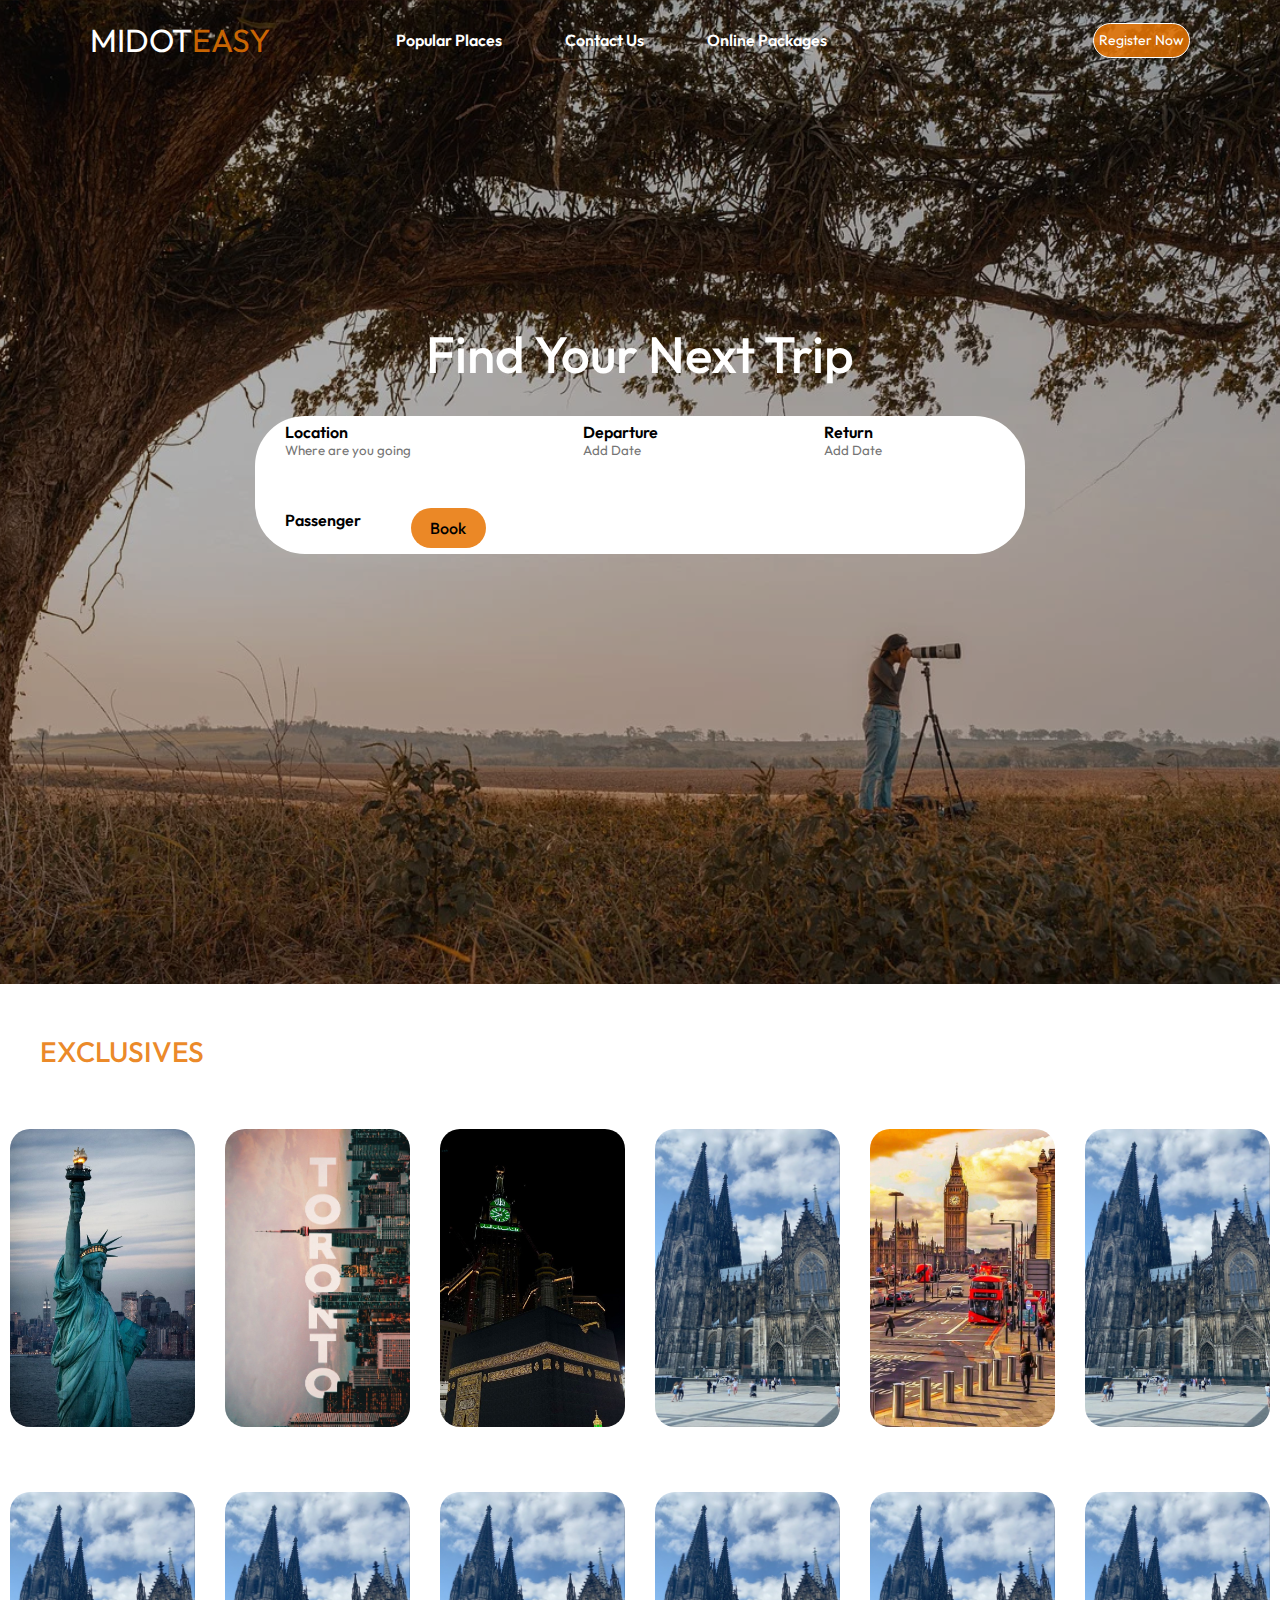
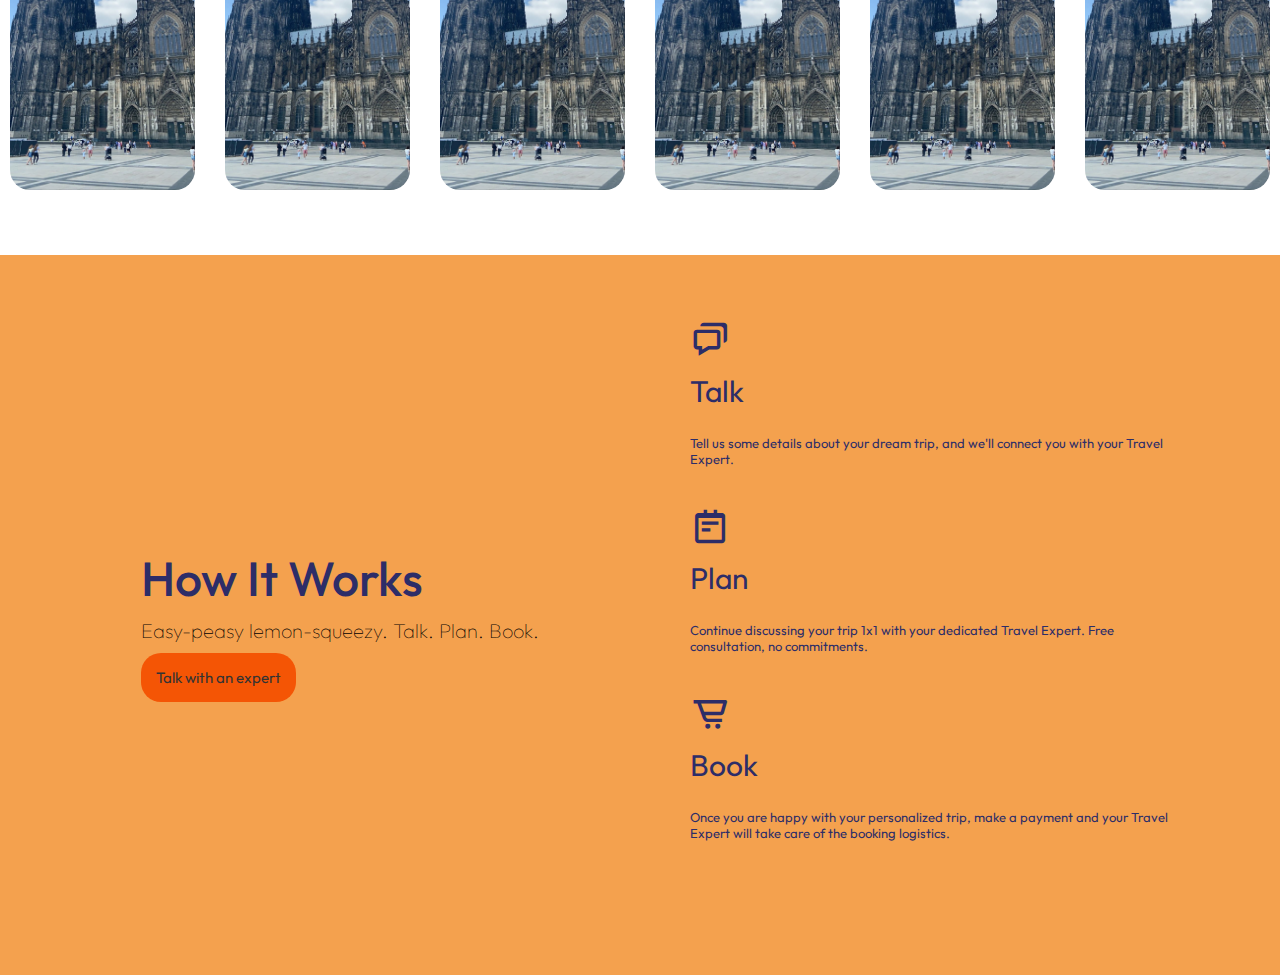
==== index.html @ 10d480db "new" ====
<!DOCTYPE html>
<html lang="en">
<head>
    <meta charset="UTF-8">
    <meta name="viewport" content="width=device-width, initial-scale=1.0">
    <title>Midot Easy</title>
    <link rel="stylesheet" href="style.css">
    <link href='https://unpkg.com/boxicons@2.1.4/css/boxicons.min.css' rel='stylesheet'>
</head>
<body>
    <div class="header">
        <nav>
            <a href="#" class="logo">Midot<span>Easy</span></a>
            <ul class="nav-link">
                <li><a href="#popularplaces">Popular Places</a></li>
                <li><a href="contact.html">Contact Us</a></li>
                <li><a href="#">Online Packages</a></li>
            </ul>
            <a href="#" class="register-btn" id="btnLogin-popup">Register Now</a>
        </nav>
        <div class="container">
            <h1>Find Your Next Trip</h1>
            <div class="search-bar">
                <form action=" ">
                    <div class="location-input">
                        <label for="">Location</label>
                        <input type="text" placeholder="Where are you going ">
                    </div>
                    <div>
                        <label for="">Departure</label>
                        <input type="datetime" placeholder="Add Date">
                    </div> 
                    <div>
                        <label for="">Return</label>
                        <input type="datetime" placeholder="Add Date">
                    </div>
                    <div>
                        <label for="">Passenger</label>
                        <input type="number" id="passengerNumber" name="passenger" min="1" max="10">
                    </div>
                    <button "submit">Book</button>
                </form>
            </div>
            <div class="search-bar1" id="toggle-form">
                <form action=" ">
                    <div class="location-input">
                        <label for="">Location</label>
                        <input type="text" placeholder="Where are you going ">
                    </div>
                    <button type="submit"><i class='bx bx-search'></i></button>
                </form>
            </div>
        </div>
        <div class="wrapper">
            <span class="icon-close">
                <i class='bx bx-x' ></i>
            </span>
            <div class="form-box login">
    
                <h2>Login</h2>
                <form action="">
                    <div class="input-box">
                        <span class="icon"><i class='bx bx-envelope'></i></span>
                        <input type="email" required>
                        <label for="">Email</label>
                    </div>
                    <div class="input-box">
                        <span class="icon"><i class='bx bx-lock' ></i></span>
                        <input type="password" required>
                        <label for="">Password</label>
                    </div>
                    <div class="remember-forgot">
                        <label for=""><input type="checkbox">Remember me</label>
                        <a href="#">Forgot Password</a>
                    </div>
                    <button type="reset" class="btn">Login</button>
                    <div class="login-register">
                        <p>Don't have an account?
                            <a href="#" class="register-link">Register</a>
                        </p>
                    </div>
                </form>
            </div>
            <div class="form-box register">
    
                <h2>Registration</h2>
                <form action="">
                    <div class="input-box">
                        <span class="icon"><i class='bx bx-user-circle' ></i></span>
                        <input type="text" required>
                        <label for="">Username</label>
                    </div>
                    <div class="input-box">
                        <span class="icon"><i class='bx bx-envelope'></i></span>
                        <input type="email" required>
                        <label for="">Email</label>
                    </div>
                    <div class="input-box">
                        <span class="icon"><i class='bx bx-lock' ></i></span>
                        <input type="password" required>
                        <label for="">Password</label>
                    </div>
                    <div class="remember-forgot">
                        <label for=""><input type="checkbox">I agree to the terms and condition</label>
                     
                    </div>
                    <button type="reset" class="btn">Register</button>
                    <div class="login-register">
                        <p>Already have an account ?
                            <a href="#" class="login-link">Login</a>
                        </p>
                    </div>
                </form>
            </div>
    
        </div>
        
    </div>
   

    <div class="container2" id="popularplaces">
        <h2 class="sub-title">Exclusives</h2>
        <div class="exclusives">
            <div class="images">
                <img src="./img1.JPG" alt="">
                <div class="text"><h3>New York(United states)</h3><p>Lorem, ipsum dolor sit amet consectetur adipisicing elit. Quam, laboriosam deserunt illo obcaecati ut architecto exercitationem nihil libero veniam unde vel dignissimos voluptas. Quidem dolorem, explicabo ea saepe soluta consectetur.</p></div>
            </div>
            <div class="images">
                <img src="./img2.JPG" alt="">
                <div class="text"><h3>New York(United states)</h3></div>
            </div>
            <div class="images">
                <img src="./img3.JPG" alt="">
                <div class="text"><h3>New York(United states)</h3></div>
            </div>
            <div class="images">
                <img src="./img4.JPG" alt="">
                <div class="text"><h3>New York(United states)</h3></div>
            </div>
            <div class="images">
                <img src="./img5.JPG" alt="">
                <div class="text"><h3>New York(United states)</h3></div>
            </div>
            <div class="images">
                <img src="./img4.JPG" alt="">
                <div class="text"><h3>New York(United states)</h3></div>
            </div>
            <div class="images">
                <img src="./img4.JPG" alt="">
                <div class="text"><h3>New York(United states)</h3></div>
            </div>
            <div class="images">
                <img src="./img4.JPG" alt="">
                <div class="text"><h3>New York(United states)</h3></div>
            </div>
            <div class="images">
                <img src="./img4.JPG" alt="">
                <div class="text"><h3>New York(United states)</h3></div>
            </div>
            <div class="images">
                <img src="./img4.JPG" alt="">
                <div class="text"><h3>New York(United states)</h3></div>
            </div>
            <div class="images">
                <img src="./img4.JPG" alt="">
                <div class="text"><h3>New York(United states)</h3></div>
            </div>
            <div class="images">
                <img src="./img4.JPG" alt="">
                <div class="text"><h3>New York(United states)</h3></div>
            </div>
        </div>
    
    </div>


    <div class="container3">
        <h2>Exclusives</h2>
      <div class="new-container">
        <div class="images">
            <img src="./img2.JPG" alt="">
            <div class="text"><h3>New York(United states)</h3></div>
        </div> <div class="images">
            <img src="./img2.JPG" alt="">
            <div class="text"><h3>New York(United states)</h3></div>
        </div> <div class="images">
            <img src="./img2.JPG" alt="">
            <div class="text"><h3>New York(United states)</h3></div>
        </div> <div class="images">
            <img src="./img2.JPG" alt="">
            <div class="text"><h3>New York(United states)</h3></div>
        </div> <div class="images">
            <img src="./img2.JPG" alt="">
            <div class="text"><h3>New York(United states)</h3></div>
        </div> <div class="images">
            <img src="./img2.JPG" alt="">
            <div class="text"><h3>New York(United states)</h3></div>
        </div> <div class="images">
            <img src="./img2.JPG" alt="">
            <div class="text"><h3>New York(United states)</h3></div>
        </div> <div class="images">
            <img src="./img2.JPG" alt="">
            <div class="text"><h3>New York(United states)</h3></div>
        </div>
      </div>
        
    
    </div>


    <div class="how-it-works">
        <div class="hiw-content">
           <div class="hiw-left">
            <h2>How It Works</h2>
            <p>Easy-peasy lemon-squeezy. Talk. Plan. Book.</p>
            <button type="button"><a href="./contact.html">Talk with an expert</a></button>
           </div>

            <div class="hiw-list">
           <ol>
            <li><i class='bx bx-chat' ></i> <br><h2>Talk</h2><br> <p>Tell us some details about your dream trip, and we'll connect you with your Travel Expert.</p></li>
            <li><i class='bx bx-notepad'></i> <br> <h2>Plan</h2><br> <p>Continue discussing your trip 1x1 with your dedicated Travel Expert. Free consultation, no commitments.</p></li>
            <li><i class='bx bx-cart-alt' ></i> <br><h2>Book</h2> <br> <p>Once you are happy with your personalized trip, make a payment and your Travel Expert will take care of the booking logistics.</p></li>
           </ol>
            </div>
        </div>
    </div>

    <footer>

    </footer>
    <script src="script.js"></script>
</body>
</html>
---- style.css ----
@import url('https://fonts.googleapis.com/css2?family=Outfit:wght@100..900&display=swap');

*{
    margin: 0;
    padding: 0;
    box-sizing: border-box;
    font-family:outfit;
    border: none;
    outline: none;
    scroll-behavior: smooth;
}
html{
    overflow-x: hidden;
    

}

.header{
    min-height: 100vh;
    width: 100% ;
    background-image:linear-gradient(rgba(0,0,0,0.3),rgba(0,0,0,0.3)),url(./IMG_7691.WEBP);
    background-position: center;
    background-size: cover;
   

}
/* navbar */
nav{
    display: flex;
    align-items: center;
    justify-content: space-between;
    padding: 20px 7%;
    top: 0;
    left: 0;
    z-index: 999;
    
 
}
nav .logo{
   color: white;
   width: 40px;
   font-size: 2rem;
   text-decoration: none;
   text-transform: uppercase;

}
nav .logo span{
    color: #e87502db;

}
.nav-link li{
    display: inline-block;
    list-style: none;
    margin: 10px 30px;
}
.nav-link li a{
    color: white;
    text-decoration: none;
    font-weight: 600;
    transition: .5s ease-in;
}
.nav-link li a:hover{
    color: #e87502db;
    border-bottom: 2px solid #e87502db;

}
.register-btn{
    text-decoration: none;
    color:white;
    border: 1px solid;
    height: 35px;
    display: flex;
    align-items: center;
    border-radius: 2rem;
    font-size: 14px;
    padding: 0 5px 0 5px;
    background: #e87502db;
  

}
.container{
    padding: 0 7%;
}
.container2{
    background-color: white;
}
.header h1{
    font-size: 4vw;
    font-weight: 500;
    color: white;
    text-align: center;
    padding-top: 22%;
}
.search-bar{
    background: white;
   width: 70%;
   margin: 30px auto;
   padding: 6px 10px 6px 30px;
   border-radius: 50px;

}
.search-bar form{
    display: flex;
    align-items: center;
    flex-wrap: wrap;
    gap: 50px;
}
.search-bar form input{
    display: block;
    border: 0;
    outline: none;
    background: transparent;
     
}
.search-bar form button{
    background: #e87502db;
    width: 75px;
    height: 40px;
    border: 0;
    outline: none;
    cursor: pointer;
    border-radius: 50px;
    font-size: 1rem;
    font-weight: 500;
    color: black;

}
.search-bar form button i{
    font-size: 2rem;
}
.location-input{
    flex: 1;
}
.search-bar form label{
    font-weight: 600;
}
.toggle-form{
    position: absolute;
    top: 20%;
}
/* exclusive */

.sub-title{
    margin: 50px 0 50px 40px;
    font-size: 2.2vw;
    font-weight: 500;
    color:#e87502db;
    text-transform: uppercase;
}
.exclusives{
    display: grid;
    grid-template-columns: repeat(auto-fit, minmax(200px,1fr));
    grid-gap: 10px;
}
.exclusives div img{
    width: 100%;
    border-radius:30px ;
    padding: 10px;
    height: 90%;
    transition: 0.3s ease-in-out;
    overflow: hidden;
}
.exclusives div{
    position: relative;
}
.exclusives div .text{
    color:white;

  position: absolute;
  left: 10px;
  bottom: 150px;
  padding: 10px;
  display: none;
 
}
.container3{
    display: none;
}
.images:hover .text{
    display: block;
   
    width: 209px;
    height: 200px;
   text-align: center;
}
.see-more{
   cursor: pointer;
   font-size: 1.2rem;
   border-radius: 20px;
   color: #e87502db;
   position: absolute;
   left: 45%;
   margin: 0 0 20px;
}

/* login page */

.wrapper{
    justify-content: center;
    display: flex;
    align-items: center;
    background: transparent;
   position: relative;
   width: 400px;
   height:400px;
   border: 2px solid rgb(221, 145, 3);
   border-radius: 20px;
   backdrop-filter: blur(20px);
   box-shadow: 0 0 30px rgb(221, 145, 3);
   left:490px;
   bottom:280px;
   overflow: hidden;
transition: transform .5s ease, .2s ease;
transform: scale(0);
}
.wrapper.active{
    height: 520px;
}
.wrapper.active-popup{
    transform: scale(1);
}
.wrapper .form-box{
    width: 100%;
    padding: 40px;

}
.wrapper .form-box.login{
   transition: transform .18s ease;
   transform: translateX(0);
}
.wrapper.active .form-box.login{
    transition: none;
    transform: translateX(-400px);
}
.wrapper .form-box.register{
    position: absolute;
    transform: translateX(400px);
    transition: none;
}
.wrapper.active .form-box.register{
    transition: transform .18s ease;
    transform: translateX(0);
}
.wrapper .icon-close{
    position: absolute;
    top: 0;
    right: 0;
    width: 45px;
    height: 45px;
    background: black;
    font-size: 2em;
    color: white;
    display: flex;
    justify-content: center;
    align-items: center;
    border-bottom-left-radius:20px ;
    cursor: pointer;
    z-index: 1;
}
.form-box h2{
    font-size: 2em;
    color: black;
    text-align: center;
}
.input-box{
    position: relative;
    width: 100%;
    height: 50px;
    border-bottom: 2px solid;
    margin: 30px 0;
}
.input-box label{
    position: absolute;
    top: 0; /* Adjusted to align with the top of the input box */
    left: 15px;
    transform: translateY(-50%); /* Adjusted for vertical centering */
    color: black;
    font-size: 1em;
    font-weight: 500;
    pointer-events: none;
    transition: .5s;
}

.input-box input:focus~label,
.input-box input:valid~label{
    top: -5px;
}
.input-box input{
    width: 100%;
    height: 100%;
    background: transparent;
    border: none;
    outline: none;
    font-size: 1em;
    color: black;
    font-weight: 600;
}
.input-box .icon{
    position: absolute;
    right: 8px;
    font-size: 1.2em;
    color: black;
    line-height: 57px;
}
.remember-forgot{
    font-size: .9em;
    margin: -15px 0 15px;
    font-weight: 500;
    color: black;
    justify-content: space-between;
    display: flex;

}
.remember-forgot label input{
    accent-color: black;
    margin-right: 3px;
}
.remember-forgot a{
    color: black;
    text-decoration: none;
}
.remember-forgot a:hover{
    text-decoration: underline;
}
.btn{
    width: 100%;
    height: 45px;
    background: black;
    border: none;
    outline: none;
    border-radius: 6px;
    cursor: pointer;
    font-size: 1em;
    color: white;
    font-weight: 500;
}
.login-register{
    font-size: .9em;
    color: black;
    text-align: center;
    font-weight: 500;
    margin: 25px 0 10px;
}
.login-register p a{
    color: black;
    text-decoration: none;
    font-weight: 600;
}
.login-register p a:hover{
    text-decoration: underline;
}
/* search bar 1 */

.search-bar1{
    background: white;
   width: 20%;
   margin: 30px auto;
   padding: 6px 10px 6px 30px;
   border-radius: 50px;
   position: fixed;
   top: 0;
   right: 5%;
   display: none;
   z-index: 1;

}
.search-bar1 form{
    display: flex;
    align-items: center;
    gap: 50px;
}
.search-bar1 form button{
    background: #e87502db;
    width: 45px;
    height: 45px;
    border-radius: 50%;
    border: 0;
    outline: none;
    cursor: pointer;

}
.search-bar1 form button i{
    font-size: 2rem;
}
.location-input{
    flex: 1;
}
.search-bar1 form label{
    font-weight: 600;
}
.exclusives .active-popup{
    display: block;
    transform: scale(1);
}


/* how it works */
.how-it-works{
    width: 100%;
    height: 80vh;
    background: #f29231db;
    margin-top: 20px;
}
.hiw-content{
    display: flex;
    align-items: center;
    justify-content: space-between;
}
.hiw-left{
    margin: 15vh 0 0 11%;
    width: 50%;
}
.hiw-left h2{
    font-size: 3rem;
    font-weight: 500;
    color: rgb(45, 45, 104);
}
.hiw-left p{
    font-size: 20px;
    padding: 10px 0 10px;
    font-weight: 60;
}
.hiw-left button{
    padding: 15px;
    border-radius: 20px;
    background-color: rgb(244, 85, 5);
    font-size: 15px;
    color: white;
    cursor: pointer;
}
.hiw-left button:hover{
    background-color: white;
    color: #333;
}
.hiw-left button a{
    text-decoration: none;
    color: #333;
}
.hiw-list{
    margin: 5vh 9vh 0 0;
    width: 50%;

}
.hiw-list li{
padding: 20px;
font-size:20px ;
color: rgb(45, 45, 104);
list-style: none;

}
.hiw-list li i{
    font-size: 40px;
}
.hiw-list li h2{
    font-weight: 400;
    padding: 10px 0 0 0;
}
.hiw-list li p{
    font-size: 13px;
}







/* contact.html */
.contact-nav{
    display: flex;
    align-items: center;
    justify-content: space-between;
    padding: 20px 7%;
    top: 0;
    left: 0;
 
    background-color:#333;
    border-bottom: 1px solid #333;
    position: fixed;
    width: 100%;
   
    
 
}
.contact-nav .logo-contact{
   color: white;
   width: 40px;
   font-size: 2rem;
   text-decoration: none;
   text-transform: uppercase;

}
.contact-nav .logo-contact span{
    color: #e87502db;
    position: fixed;
    left: 14%;
    bottom: 92.7%;
    font-size: 2rem;
}
.nav-link li{
    display: inline-block;
    list-style: none;
    margin: 10px 30px;
}
.nav-link li a{
    color: white;
    text-decoration: none;
    font-weight: 600;
    transition: .5s ease-in;
}
.nav-link li a:hover{
    color: #e87502db;
    border-bottom: 2px solid #e87502db;

}







/* MEDIA QUERY */
@media(max-width:430px){
    /* nav part */
    nav{
        display: flex;
        align-items: center;
        justify-content: space-between;
        padding: 20px 7%;
        top: 0;
        left: 0;
        z-index: 999;
        
     
    }
    nav .logo{
       color: white;
       width: 10px;
       font-size: 1.7rem;
       text-decoration: none;
       text-transform: uppercase;
    
    }
    nav .logo span{
        color: #e87502db;
    
    }
    .nav-link li{
        display: none;
        
    }
    .register-btn{
        border: 1px solid;
        height: 35px;
        border-radius: 3rem;
        font-size: 12px;
        padding: 0 9px 0 9px;
    }



    /* container part */
    .header h1{
        font-size: 10vw;
        font-weight: 500;
        color: white;
        text-align: center;
        padding-top: 33%;
        animation: fadeIn 5s;
    }
    @keyframes fadeIn {
        0%{
          opacity: 0;
        }
        100%{
          opacity: 1;
        }
    }
    .search-bar{
        background: white;
       width: 100%;
       margin: 50px auto; 
       padding: 6px 10px 6px 30px;
       border-radius: 50px;
    
    }
    .search-bar form{
        display: flex;
        align-items:center;
        flex-wrap:wrap ;
        gap: 30px;
        margin: 10px;
        padding: 20px;
        font-size: 29px;
        color: #333;
    }
    .search-bar form button{
        background: #e87502db;
        width: 75px;
        height: 40px;
        border: 0;
        outline: none;
        cursor: pointer;
        border-radius: 50px;
        font-size: 1rem;
        font-weight: 500;
        color: black;
        
    
    }
 

    /* floating location */

    .search-bar1{
        background: white;
       width: 50%;
       margin: 30px auto;
       padding: 6px 10px 6px 30px;
       border-radius:45px;
       position: fixed;
       top: 0;
       right: 5%;
       display: none;
       z-index: 1;
       

  
    
    }
    .search-bar1 form{
        display: flex;
        align-items: center;
        gap: 7px ;
     
    }
    .search-bar1 form button{
        background:transparent;
        color: #e87502db;
        width: 45px;
        height: 50px;
        cursor: pointer;
        border-radius: 0;
        border: transparent;
        position: absolute;
        right: -8px;
        
        
    }
    
    
   

    /* Wrapper */

    .wrapper{
        justify-content: center;
        display: flex;
        align-items: center;
        background:url(./loginform.JPG) ;
       position: relative;
       width: 400px;
       height:400px;
       border: 2px solid rgb(221, 145, 3);
       border-radius: 20px;
       backdrop-filter: blur(20px);
       box-shadow: 0 0 30px rgb(221, 145, 3);
       left:4%;
       top: -450px;
       overflow: hidden;
    transition: transform .5s ease, .2s ease;
    transform: scale(0);
    text-decoration: black;

    }
 /* excliusives */
.container2{
    display: none;
}
.container3{
    display: block;
    width: 100%;
    height: 100%;
}
.container3 h2{
    margin: 50px 0 50px 40px;
    font-size: 5.2vw;
    font-weight: 700;
    color:#e87502db;
    text-transform: uppercase;
}
.new-container{
    display: grid;
    grid-template-columns: repeat(4, 1fr);
    
    grid-gap: 10px;

}
.new-container h3{
    font-size: 16px;
    font-weight: 500;
    text-align: center;
    animation: fadeIn 3s;
}
@keyframes fadeIn {
    0%{
      opacity: 0;
    }
    100%{
      opacity: 1;
    }
}
.new-container img{
    width: 100%;
    border-radius:30px ;
    padding: 5px;
    height: 90%;
    transition: 0.3s ease-in-out;
    overflow: hidden;
    height: 20vh;
    animation: fadeIn 3s;
}

/* how it works */
.how-it-works{
    height: 40vh;
    display: flex;
    height: 100%;
    
}
.hiw-content{
    display: flex;
    flex: 1;
}
.hiw-left{
    margin: 15vh 9vh 0 4vh;
    width: 50%;
  flex: 1;
height: 100%;
   
}
.hiw-left h2{
    font-size: 1.2rem;
    font-weight: 500;
    color: rgb(45, 45, 104);
}
.hiw-left p{
    font-size: 21px;
    padding: 10px 0 10px;
    font-weight: 100;
}
.hiw-left button{
    padding: 15px;
    border-radius: 20px;
    background-color: rgb(244, 85, 5);
    font-size: 15px;
    color: white;
    cursor: pointer;
    margin-left: -2vh;
  
}
.hiw-list{
    margin: 5vh 9vh 0 0;
    width: 50%;
    flex: 1;
    height: 100%;

}
.hiw-list li{
padding: 2px;
font-size:13px ;
color: rgb(45, 45, 104);
list-style: none;


}
.hiw-list li i{
    font-size: 17px;
}
.hiw-list li h2{
    font-weight: 400;
    padding: 3px 0 0 0;
}
.hiw-list li p{
    font-size: 8px;
}




}
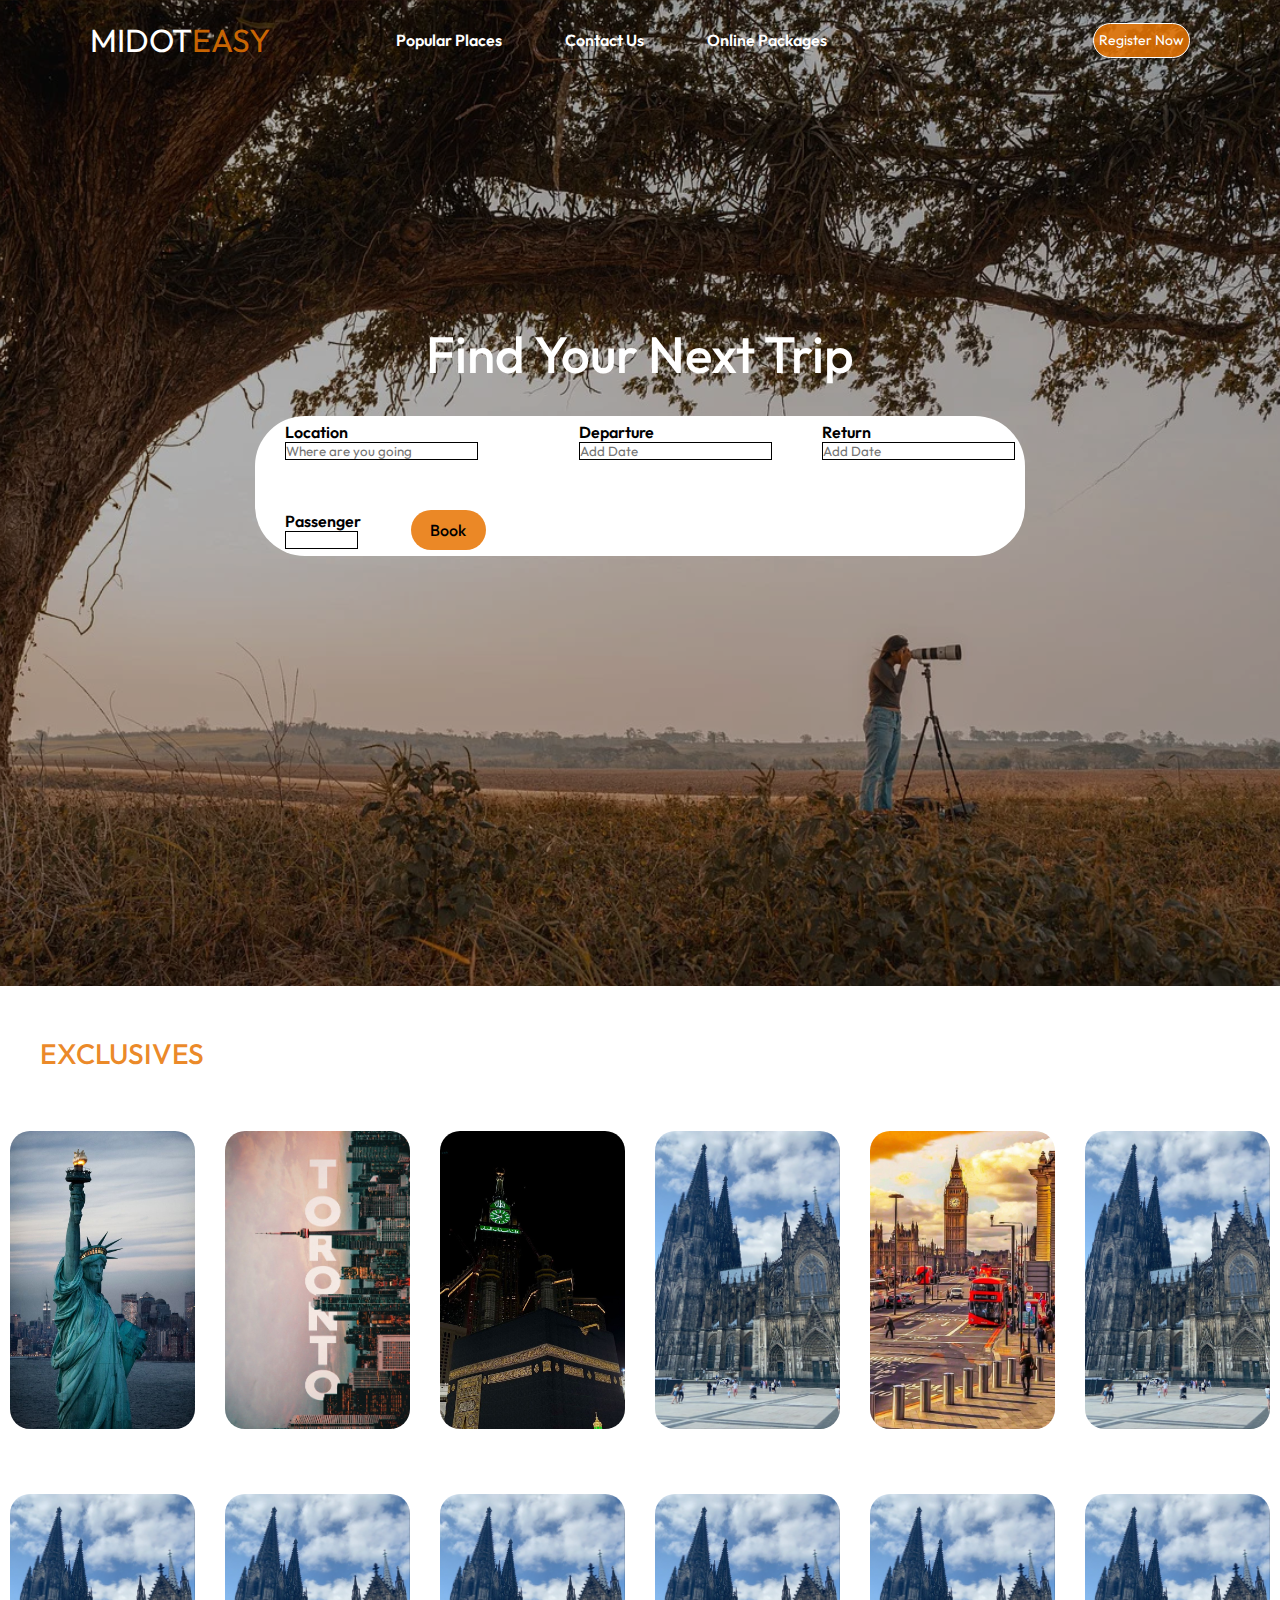
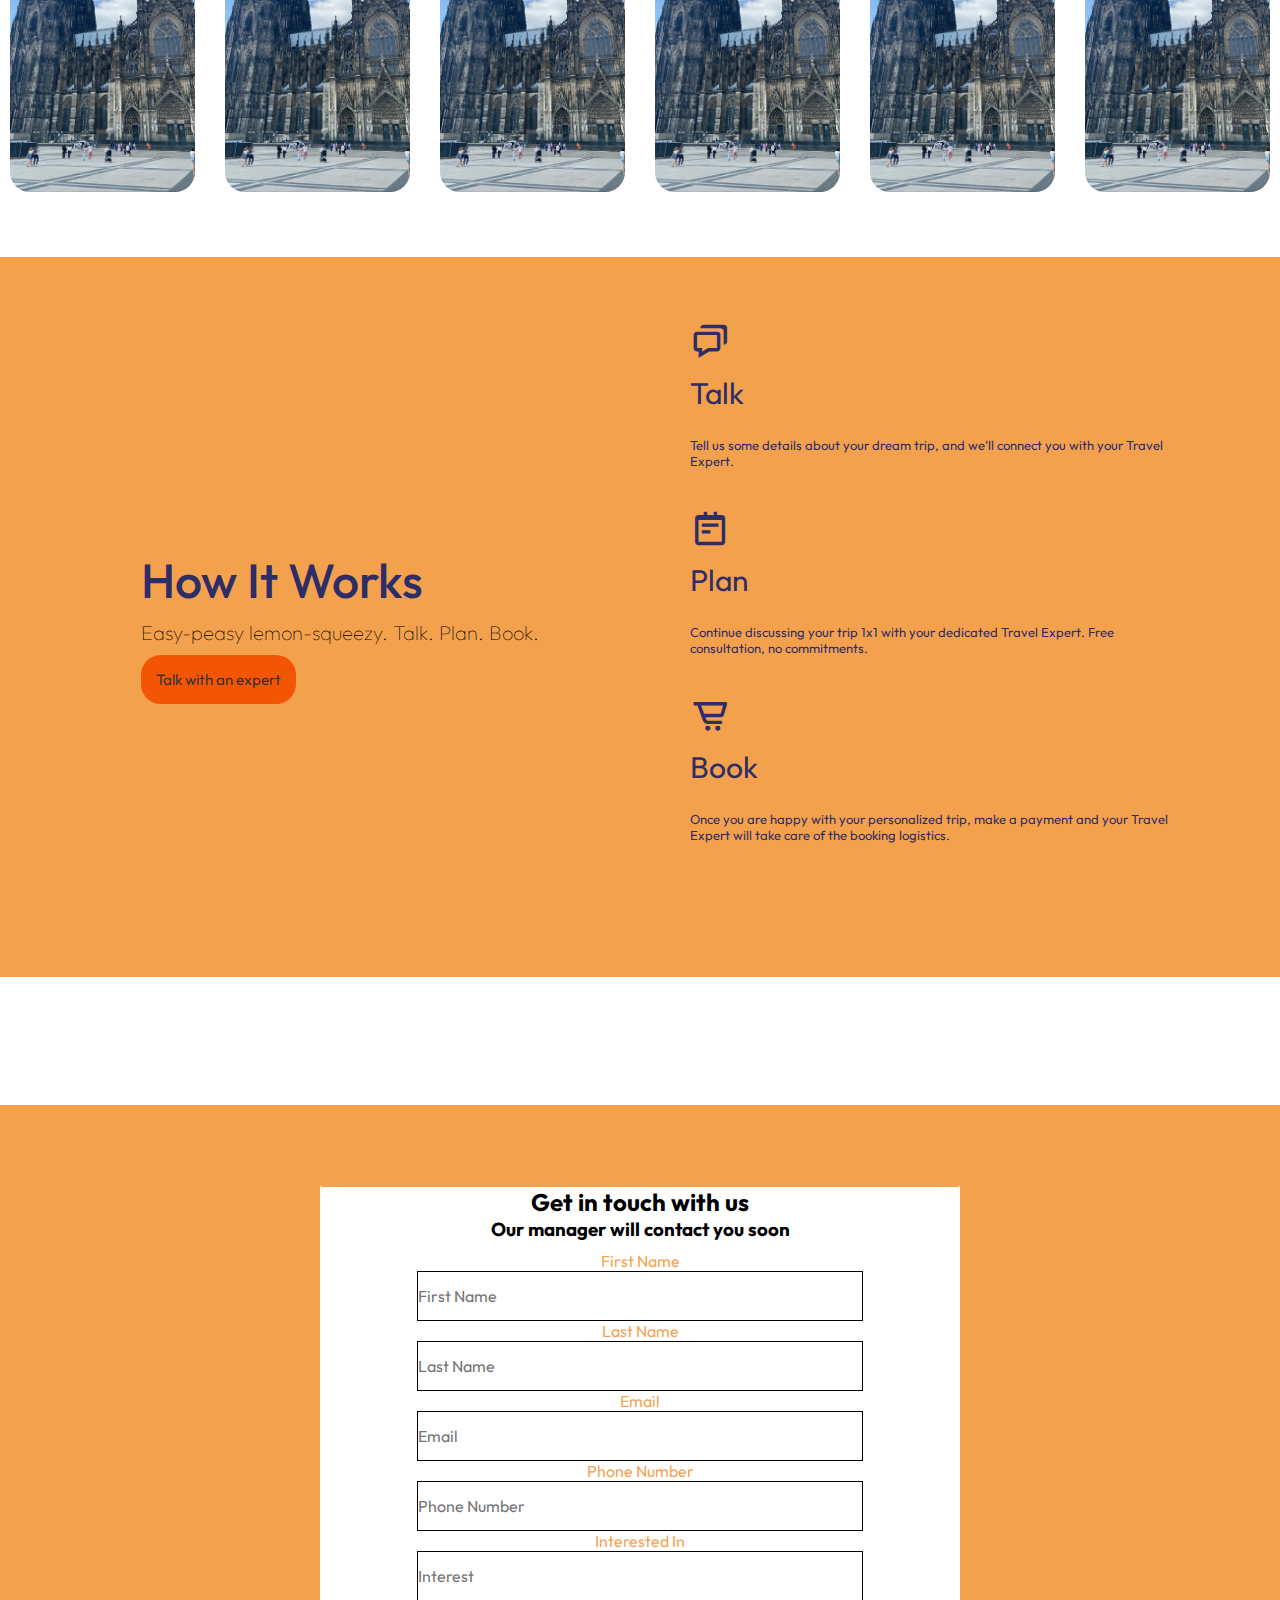
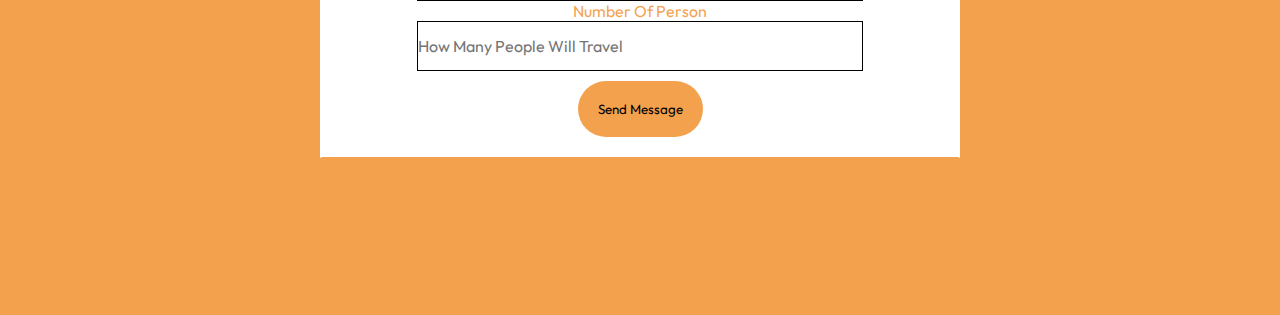
==== commit 0b1cdb5f: "new" ====
--- a/index.html
+++ b/index.html
@@ -177,28 +177,35 @@
     <div class="container3">
         <h2>Exclusives</h2>
       <div class="new-container">
-        <div class="images">
-            <img src="./img2.JPG" alt="">
-            <div class="text"><h3>New York(United states)</h3></div>
-        </div> <div class="images">
-            <img src="./img2.JPG" alt="">
-            <div class="text"><h3>New York(United states)</h3></div>
-        </div> <div class="images">
-            <img src="./img2.JPG" alt="">
-            <div class="text"><h3>New York(United states)</h3></div>
-        </div> <div class="images">
-            <img src="./img2.JPG" alt="">
-            <div class="text"><h3>New York(United states)</h3></div>
-        </div> <div class="images">
-            <img src="./img2.JPG" alt="">
-            <div class="text"><h3>New York(United states)</h3></div>
-        </div> <div class="images">
-            <img src="./img2.JPG" alt="">
-            <div class="text"><h3>New York(United states)</h3></div>
-        </div> <div class="images">
-            <img src="./img2.JPG" alt="">
-            <div class="text"><h3>New York(United states)</h3></div>
-        </div> <div class="images">
+        <div>
+            <img src="./img2.JPG" alt="">
+            <div class="text"><h3>New York(United states)</h3></div>
+        </div>
+         <div>
+            <img src="./img2.JPG" alt="">
+            <div class="text"><h3>New York(United states)</h3></div>
+        </div> 
+        <div>
+            <img src="./img2.JPG" alt="">
+            <div class="text"><h3>New York(United states)</h3></div>
+        </div> 
+        <div>
+            <img src="./img2.JPG" alt="">
+            <div class="text"><h3>New York(United states)</h3></div>
+        </div> 
+        <div>
+            <img src="./img2.JPG" alt="">
+            <div class="text"><h3>New York(United states)</h3></div>
+        </div>
+         <div>
+            <img src="./img2.JPG" alt="">
+            <div class="text"><h3>New York(United states)</h3></div>
+        </div>
+        <div>
+            <img src="./img2.JPG" alt="">
+            <div class="text"><h3>New York(United states)</h3></div>
+        </div>
+         <div>
             <img src="./img2.JPG" alt="">
             <div class="text"><h3>New York(United states)</h3></div>
         </div>
@@ -226,9 +233,30 @@
         </div>
     </div>
 
-    <footer>
-
-    </footer>
+    <div class="footer-form">
+       <div class="ff-form">
+        <div class="ff-form-info">
+            <h2>Get in touch with us</h2>
+            <h3>Our manager will contact you soon</h3>
+        </div>
+        <form action="" class="form-input">
+            <label for="first-name">First Name</label>
+            <input type="text" placeholder="first name" name="first-name">
+            <label for="last-name">Last Name</label>
+            <input type="text" placeholder="last name" name="last-name">
+            <label for="email">Email</label>
+            <input type="email" placeholder="email">
+            <label for="phone-number">Phone Number</label>
+            <input type="number" placeholder="phone number">
+            <label for="interest">Interested In</label>
+            <input type="text" placeholder="interest">
+            <label for="NOP">Number Of Person</label>
+            <input type="number" placeholder="How many people will travel">
+        </form>
+        <button type="submit">Send Message</button>
+       </div>
+    </div>
+    
     <script src="script.js"></script>
 </body>
 </html>--- a/style.css
+++ b/style.css
@@ -1,31 +1,33 @@
 @import url('https://fonts.googleapis.com/css2?family=Outfit:wght@100..900&display=swap');
 
-*{
+* {
     margin: 0;
     padding: 0;
     box-sizing: border-box;
-    font-family:outfit;
+    font-family: outfit;
     border: none;
     outline: none;
     scroll-behavior: smooth;
 }
-html{
+
+html {
     overflow-x: hidden;
-    
-
-}
-
-.header{
+
+
+}
+
+.header {
     min-height: 100vh;
-    width: 100% ;
-    background-image:linear-gradient(rgba(0,0,0,0.3),rgba(0,0,0,0.3)),url(./IMG_7691.WEBP);
+    width: 100%;
+    background-image: linear-gradient(rgba(0, 0, 0, 0.3), rgba(0, 0, 0, 0.3)), url(./IMG_7691.WEBP);
     background-position: center;
     background-size: cover;
-   
-
-}
+
+
+}
+
 /* navbar */
-nav{
+nav {
     display: flex;
     align-items: center;
     justify-content: space-between;
@@ -33,40 +35,46 @@
     top: 0;
     left: 0;
     z-index: 999;
-    
- 
-}
-nav .logo{
-   color: white;
-   width: 40px;
-   font-size: 2rem;
-   text-decoration: none;
-   text-transform: uppercase;
-
-}
-nav .logo span{
+
+
+}
+
+nav .logo {
+    color: white;
+    width: 40px;
+    font-size: 2rem;
+    text-decoration: none;
+    text-transform: uppercase;
+
+}
+
+nav .logo span {
     color: #e87502db;
 
 }
-.nav-link li{
+
+.nav-link li {
     display: inline-block;
     list-style: none;
     margin: 10px 30px;
 }
-.nav-link li a{
+
+.nav-link li a {
     color: white;
     text-decoration: none;
     font-weight: 600;
     transition: .5s ease-in;
 }
-.nav-link li a:hover{
+
+.nav-link li a:hover {
     color: #e87502db;
     border-bottom: 2px solid #e87502db;
 
 }
-.register-btn{
+
+.register-btn {
     text-decoration: none;
-    color:white;
+    color: white;
     border: 1px solid;
     height: 35px;
     display: flex;
@@ -75,44 +83,53 @@
     font-size: 14px;
     padding: 0 5px 0 5px;
     background: #e87502db;
-  
-
-}
-.container{
+
+
+}
+
+.container {
     padding: 0 7%;
 }
-.container2{
+
+.container2 {
     background-color: white;
 }
-.header h1{
+
+.header h1 {
     font-size: 4vw;
     font-weight: 500;
     color: white;
     text-align: center;
     padding-top: 22%;
 }
-.search-bar{
+
+.search-bar {
     background: white;
-   width: 70%;
-   margin: 30px auto;
-   padding: 6px 10px 6px 30px;
-   border-radius: 50px;
-
-}
-.search-bar form{
+    width: 70%;
+    margin: 30px auto;
+    padding: 6px 10px 6px 30px;
+    border-radius: 50px;
+
+}
+
+.search-bar form {
     display: flex;
     align-items: center;
     flex-wrap: wrap;
     gap: 50px;
-}
-.search-bar form input{
+    
+}
+
+.search-bar form input {
     display: block;
     border: 0;
     outline: none;
     background: transparent;
-     
-}
-.search-bar form button{
+    border: 1px solid;
+
+}
+
+.search-bar form button {
     background: #e87502db;
     width: 75px;
     height: 40px;
@@ -125,123 +142,143 @@
     color: black;
 
 }
-.search-bar form button i{
+
+.search-bar form button i {
     font-size: 2rem;
 }
-.location-input{
+
+.location-input {
     flex: 1;
 }
-.search-bar form label{
+
+.search-bar form label {
     font-weight: 600;
 }
-.toggle-form{
+
+.toggle-form {
     position: absolute;
     top: 20%;
 }
+
 /* exclusive */
 
-.sub-title{
+.sub-title {
     margin: 50px 0 50px 40px;
     font-size: 2.2vw;
     font-weight: 500;
-    color:#e87502db;
+    color: #e87502db;
     text-transform: uppercase;
 }
-.exclusives{
+
+.exclusives {
     display: grid;
-    grid-template-columns: repeat(auto-fit, minmax(200px,1fr));
+    grid-template-columns: repeat(auto-fit, minmax(200px, 1fr));
     grid-gap: 10px;
 }
-.exclusives div img{
+
+.exclusives div img {
     width: 100%;
-    border-radius:30px ;
+    border-radius: 30px;
     padding: 10px;
     height: 90%;
     transition: 0.3s ease-in-out;
     overflow: hidden;
 }
-.exclusives div{
+
+.exclusives div {
     position: relative;
 }
-.exclusives div .text{
-    color:white;
-
-  position: absolute;
-  left: 10px;
-  bottom: 150px;
-  padding: 10px;
-  display: none;
- 
-}
-.container3{
+
+.exclusives div .text {
+    color: white;
+
+    position: absolute;
+    left: 10px;
+    bottom: 150px;
+    padding: 10px;
     display: none;
-}
-.images:hover .text{
+
+}
+
+.container3 {
+    display: none;
+}
+
+.images:hover .text {
     display: block;
-   
+
     width: 209px;
     height: 200px;
-   text-align: center;
-}
-.see-more{
-   cursor: pointer;
-   font-size: 1.2rem;
-   border-radius: 20px;
-   color: #e87502db;
-   position: absolute;
-   left: 45%;
-   margin: 0 0 20px;
+    text-align: center;
+}
+
+.see-more {
+    cursor: pointer;
+    font-size: 1.2rem;
+    border-radius: 20px;
+    color: #e87502db;
+    position: absolute;
+    left: 45%;
+    margin: 0 0 20px;
 }
 
 /* login page */
 
-.wrapper{
+.wrapper {
     justify-content: center;
     display: flex;
     align-items: center;
     background: transparent;
-   position: relative;
-   width: 400px;
-   height:400px;
-   border: 2px solid rgb(221, 145, 3);
-   border-radius: 20px;
-   backdrop-filter: blur(20px);
-   box-shadow: 0 0 30px rgb(221, 145, 3);
-   left:490px;
-   bottom:280px;
-   overflow: hidden;
-transition: transform .5s ease, .2s ease;
-transform: scale(0);
-}
-.wrapper.active{
+    position: relative;
+    width: 400px;
+    height: 400px;
+    border: 2px solid rgb(221, 145, 3);
+    border-radius: 20px;
+    backdrop-filter: blur(20px);
+    box-shadow: 0 0 30px rgb(221, 145, 3);
+    left: 490px;
+    bottom: 280px;
+    overflow: hidden;
+    transition: transform .5s ease, .2s ease;
+    transform: scale(0);
+}
+
+.wrapper.active {
     height: 520px;
 }
-.wrapper.active-popup{
+
+.wrapper.active-popup {
     transform: scale(1);
 }
-.wrapper .form-box{
+
+.wrapper .form-box {
     width: 100%;
     padding: 40px;
 
 }
-.wrapper .form-box.login{
-   transition: transform .18s ease;
-   transform: translateX(0);
-}
-.wrapper.active .form-box.login{
+
+.wrapper .form-box.login {
+    transition: transform .18s ease;
+    transform: translateX(0);
+}
+
+.wrapper.active .form-box.login {
     transition: none;
     transform: translateX(-400px);
 }
-.wrapper .form-box.register{
+
+.wrapper .form-box.register {
     position: absolute;
     transform: translateX(400px);
     transition: none;
 }
-.wrapper.active .form-box.register{
+
+.wrapper.active .form-box.register {
     transition: transform .18s ease;
     transform: translateX(0);
 }
-.wrapper .icon-close{
+
+.wrapper .icon-close {
     position: absolute;
     top: 0;
     right: 0;
@@ -253,27 +290,32 @@
     display: flex;
     justify-content: center;
     align-items: center;
-    border-bottom-left-radius:20px ;
+    border-bottom-left-radius: 20px;
     cursor: pointer;
     z-index: 1;
 }
-.form-box h2{
+
+.form-box h2 {
     font-size: 2em;
     color: black;
     text-align: center;
 }
-.input-box{
+
+.input-box {
     position: relative;
     width: 100%;
     height: 50px;
     border-bottom: 2px solid;
     margin: 30px 0;
 }
-.input-box label{
+
+.input-box label {
     position: absolute;
-    top: 0; /* Adjusted to align with the top of the input box */
+    top: 0;
+    /* Adjusted to align with the top of the input box */
     left: 15px;
-    transform: translateY(-50%); /* Adjusted for vertical centering */
+    transform: translateY(-50%);
+    /* Adjusted for vertical centering */
     color: black;
     font-size: 1em;
     font-weight: 500;
@@ -282,10 +324,11 @@
 }
 
 .input-box input:focus~label,
-.input-box input:valid~label{
+.input-box input:valid~label {
     top: -5px;
 }
-.input-box input{
+
+.input-box input {
     width: 100%;
     height: 100%;
     background: transparent;
@@ -295,14 +338,16 @@
     color: black;
     font-weight: 600;
 }
-.input-box .icon{
+
+.input-box .icon {
     position: absolute;
     right: 8px;
     font-size: 1.2em;
     color: black;
     line-height: 57px;
 }
-.remember-forgot{
+
+.remember-forgot {
     font-size: .9em;
     margin: -15px 0 15px;
     font-weight: 500;
@@ -311,18 +356,22 @@
     display: flex;
 
 }
-.remember-forgot label input{
+
+.remember-forgot label input {
     accent-color: black;
     margin-right: 3px;
 }
-.remember-forgot a{
+
+.remember-forgot a {
     color: black;
     text-decoration: none;
 }
-.remember-forgot a:hover{
+
+.remember-forgot a:hover {
     text-decoration: underline;
 }
-.btn{
+
+.btn {
     width: 100%;
     height: 45px;
     background: black;
@@ -334,42 +383,48 @@
     color: white;
     font-weight: 500;
 }
-.login-register{
+
+.login-register {
     font-size: .9em;
     color: black;
     text-align: center;
     font-weight: 500;
     margin: 25px 0 10px;
 }
-.login-register p a{
+
+.login-register p a {
     color: black;
     text-decoration: none;
     font-weight: 600;
 }
-.login-register p a:hover{
+
+.login-register p a:hover {
     text-decoration: underline;
 }
+
 /* search bar 1 */
 
-.search-bar1{
+.search-bar1 {
     background: white;
-   width: 20%;
-   margin: 30px auto;
-   padding: 6px 10px 6px 30px;
-   border-radius: 50px;
-   position: fixed;
-   top: 0;
-   right: 5%;
-   display: none;
-   z-index: 1;
-
-}
-.search-bar1 form{
+    width: 20%;
+    margin: 30px auto;
+    padding: 6px 10px 6px 30px;
+    border-radius: 50px;
+    position: fixed;
+    top: 0;
+    right: 5%;
+    display: none;
+    z-index: 1;
+
+}
+
+.search-bar1 form {
     display: flex;
     align-items: center;
     gap: 50px;
 }
-.search-bar1 form button{
+
+.search-bar1 form button {
     background: #e87502db;
     width: 45px;
     height: 45px;
@@ -379,48 +434,58 @@
     cursor: pointer;
 
 }
-.search-bar1 form button i{
+
+.search-bar1 form button i {
     font-size: 2rem;
 }
-.location-input{
+
+.location-input {
     flex: 1;
 }
-.search-bar1 form label{
+
+.search-bar1 form label {
     font-weight: 600;
 }
-.exclusives .active-popup{
+
+.exclusives .active-popup {
     display: block;
     transform: scale(1);
 }
 
 
 /* how it works */
-.how-it-works{
+.how-it-works {
     width: 100%;
     height: 80vh;
     background: #f29231db;
     margin-top: 20px;
-}
-.hiw-content{
+    margin-bottom: 10%;
+}
+
+.hiw-content {
     display: flex;
     align-items: center;
     justify-content: space-between;
 }
-.hiw-left{
+
+.hiw-left {
     margin: 15vh 0 0 11%;
     width: 50%;
 }
-.hiw-left h2{
+
+.hiw-left h2 {
     font-size: 3rem;
     font-weight: 500;
     color: rgb(45, 45, 104);
 }
-.hiw-left p{
+
+.hiw-left p {
     font-size: 20px;
     padding: 10px 0 10px;
     font-weight: 60;
 }
-.hiw-left button{
+
+.hiw-left button {
     padding: 15px;
     border-radius: 20px;
     background-color: rgb(244, 85, 5);
@@ -428,34 +493,41 @@
     color: white;
     cursor: pointer;
 }
-.hiw-left button:hover{
+
+.hiw-left button:hover {
     background-color: white;
     color: #333;
 }
-.hiw-left button a{
+
+.hiw-left button a {
     text-decoration: none;
     color: #333;
 }
-.hiw-list{
+
+.hiw-list {
     margin: 5vh 9vh 0 0;
     width: 50%;
 
 }
-.hiw-list li{
-padding: 20px;
-font-size:20px ;
-color: rgb(45, 45, 104);
-list-style: none;
-
-}
-.hiw-list li i{
+
+.hiw-list li {
+    padding: 20px;
+    font-size: 20px;
+    color: rgb(45, 45, 104);
+    list-style: none;
+
+}
+
+.hiw-list li i {
     font-size: 40px;
 }
-.hiw-list li h2{
+
+.hiw-list li h2 {
     font-weight: 400;
     padding: 10px 0 0 0;
 }
-.hiw-list li p{
+
+.hiw-list li p {
     font-size: 13px;
 }
 
@@ -466,54 +538,107 @@
 
 
 /* contact.html */
-.contact-nav{
+.contact-nav {
     display: flex;
     align-items: center;
     justify-content: space-between;
     padding: 20px 7%;
     top: 0;
     left: 0;
- 
-    background-color:#333;
+
+    background-color: #333;
     border-bottom: 1px solid #333;
     position: fixed;
     width: 100%;
-   
-    
- 
-}
-.contact-nav .logo-contact{
-   color: white;
-   width: 40px;
-   font-size: 2rem;
-   text-decoration: none;
-   text-transform: uppercase;
-
-}
-.contact-nav .logo-contact span{
+
+
+
+}
+
+.contact-nav .logo-contact {
+    color: white;
+    width: 40px;
+    font-size: 2rem;
+    text-decoration: none;
+    text-transform: uppercase;
+
+}
+
+.contact-nav .logo-contact span {
     color: #e87502db;
     position: fixed;
     left: 14%;
     bottom: 92.7%;
     font-size: 2rem;
 }
-.nav-link li{
+
+.nav-link li {
     display: inline-block;
     list-style: none;
     margin: 10px 30px;
 }
-.nav-link li a{
+
+.nav-link li a {
     color: white;
     text-decoration: none;
     font-weight: 600;
     transition: .5s ease-in;
 }
-.nav-link li a:hover{
+
+.nav-link li a:hover {
     color: #e87502db;
     border-bottom: 2px solid #e87502db;
 
 }
-
+.footer-form{
+    width: 100%;
+    height: 90vh;
+    background: #f29231db;
+}
+.footer-form button{
+    padding: 20px;
+    background-color: #f29231db;
+    margin-bottom: 20px;
+    border-radius: 50px;
+}
+.ff-form{
+    width: 50%;
+    display: flex;
+    justify-content: center;
+    align-items: center;
+    flex-direction: column;
+    height: auto;
+   border: 2px solid transparent;
+   position: relative;
+   left: 25%;
+   background: white;
+   gap: 10px;
+   border-top: 1px solid #f29231db;
+   border-bottom: 1px solid #f29231db;
+   top: 10%;
+}
+
+.ff-form-info{
+text-align: center;
+}
+.form-input{
+    display: flex;
+    flex-direction: column;
+    width: 100%;
+    align-items: center;
+    justify-content: center;
+}
+.form-input label{
+ color:#f29231db;
+}
+.form-input input{
+    border: 1px solid;
+    width: 70%;
+    height: 50px;
+    font-size: 16px;
+    text-transform: capitalize;
+    text-align: left ;
+}
 
 
 
@@ -521,9 +646,10 @@
 
 
 /* MEDIA QUERY */
-@media(max-width:430px){
+@media(max-width:430px) {
+
     /* nav part */
-    nav{
+    nav {
         display: flex;
         align-items: center;
         justify-content: space-between;
@@ -531,26 +657,30 @@
         top: 0;
         left: 0;
         z-index: 999;
-        
-     
-    }
-    nav .logo{
-       color: white;
-       width: 10px;
-       font-size: 1.7rem;
-       text-decoration: none;
-       text-transform: uppercase;
-    
-    }
-    nav .logo span{
+
+
+    }
+
+    nav .logo {
+        color: white;
+        width: 10px;
+        font-size: 1.7rem;
+        text-decoration: none;
+        text-transform: uppercase;
+
+    }
+
+    nav .logo span {
         color: #e87502db;
-    
-    }
-    .nav-link li{
+
+    }
+
+    .nav-link li {
         display: none;
-        
-    }
-    .register-btn{
+
+    }
+
+    .register-btn {
         border: 1px solid;
         height: 35px;
         border-radius: 3rem;
@@ -561,7 +691,7 @@
 
 
     /* container part */
-    .header h1{
+    .header h1 {
         font-size: 10vw;
         font-weight: 500;
         color: white;
@@ -569,33 +699,38 @@
         padding-top: 33%;
         animation: fadeIn 5s;
     }
+
     @keyframes fadeIn {
-        0%{
-          opacity: 0;
+        0% {
+            opacity: 0;
         }
-        100%{
-          opacity: 1;
+
+        100% {
+            opacity: 1;
         }
     }
-    .search-bar{
+
+    .search-bar {
         background: white;
-       width: 100%;
-       margin: 50px auto; 
-       padding: 6px 10px 6px 30px;
-       border-radius: 50px;
-    
-    }
-    .search-bar form{
-        display: flex;
-        align-items:center;
-        flex-wrap:wrap ;
+        width: 100%;
+        margin: 50px auto;
+        padding: 6px 10px 6px 30px;
+        border-radius: 50px;
+
+    }
+
+    .search-bar form {
+        display: flex;
+        align-items: center;
+        flex-wrap: wrap;
         gap: 30px;
         margin: 10px;
         padding: 20px;
         font-size: 29px;
         color: #333;
     }
-    .search-bar form button{
+
+    .search-bar form button {
         background: #e87502db;
         width: 75px;
         height: 40px;
@@ -606,37 +741,39 @@
         font-size: 1rem;
         font-weight: 500;
         color: black;
-        
-    
-    }
- 
+
+
+    }
+
 
     /* floating location */
 
-    .search-bar1{
+    .search-bar1 {
         background: white;
-       width: 50%;
-       margin: 30px auto;
-       padding: 6px 10px 6px 30px;
-       border-radius:45px;
-       position: fixed;
-       top: 0;
-       right: 5%;
-       display: none;
-       z-index: 1;
-       
-
-  
-    
-    }
-    .search-bar1 form{
+        width: 50%;
+        margin: 30px auto;
+        padding: 6px 10px 6px 30px;
+        border-radius: 45px;
+        position: fixed;
+        top: 0;
+        right: 5%;
+        display: none;
+        z-index: 1;
+
+
+
+
+    }
+
+    .search-bar1 form {
         display: flex;
         align-items: center;
-        gap: 7px ;
-     
-    }
-    .search-bar1 form button{
-        background:transparent;
+        gap: 7px;
+
+    }
+
+    .search-bar1 form button {
+        background: transparent;
         color: #e87502db;
         width: 45px;
         height: 50px;
@@ -645,151 +782,449 @@
         border: transparent;
         position: absolute;
         right: -8px;
-        
-        
-    }
-    
-    
-   
+
+
+    }
+
+
+
 
     /* Wrapper */
 
-    .wrapper{
+    .wrapper {
         justify-content: center;
         display: flex;
         align-items: center;
-        background:url(./loginform.JPG) ;
-       position: relative;
-       width: 400px;
-       height:400px;
-       border: 2px solid rgb(221, 145, 3);
-       border-radius: 20px;
-       backdrop-filter: blur(20px);
-       box-shadow: 0 0 30px rgb(221, 145, 3);
-       left:4%;
-       top: -450px;
-       overflow: hidden;
-    transition: transform .5s ease, .2s ease;
-    transform: scale(0);
-    text-decoration: black;
-
-    }
- /* excliusives */
-.container2{
-    display: none;
-}
-.container3{
-    display: block;
-    width: 100%;
-    height: 100%;
-}
-.container3 h2{
-    margin: 50px 0 50px 40px;
-    font-size: 5.2vw;
-    font-weight: 700;
-    color:#e87502db;
-    text-transform: uppercase;
-}
-.new-container{
-    display: grid;
-    grid-template-columns: repeat(4, 1fr);
-    
-    grid-gap: 10px;
-
-}
-.new-container h3{
-    font-size: 16px;
-    font-weight: 500;
-    text-align: center;
-    animation: fadeIn 3s;
-}
-@keyframes fadeIn {
-    0%{
-      opacity: 0;
-    }
-    100%{
-      opacity: 1;
-    }
-}
-.new-container img{
-    width: 100%;
-    border-radius:30px ;
-    padding: 5px;
-    height: 90%;
-    transition: 0.3s ease-in-out;
-    overflow: hidden;
-    height: 20vh;
-    animation: fadeIn 3s;
-}
-
-/* how it works */
-.how-it-works{
-    height: 40vh;
-    display: flex;
-    height: 100%;
-    
-}
-.hiw-content{
-    display: flex;
-    flex: 1;
-}
-.hiw-left{
-    margin: 15vh 9vh 0 4vh;
-    width: 50%;
-  flex: 1;
-height: 100%;
-   
-}
-.hiw-left h2{
-    font-size: 1.2rem;
-    font-weight: 500;
-    color: rgb(45, 45, 104);
-}
-.hiw-left p{
-    font-size: 21px;
-    padding: 10px 0 10px;
-    font-weight: 100;
-}
-.hiw-left button{
-    padding: 15px;
-    border-radius: 20px;
-    background-color: rgb(244, 85, 5);
-    font-size: 15px;
-    color: white;
-    cursor: pointer;
-    margin-left: -2vh;
-  
-}
-.hiw-list{
-    margin: 5vh 9vh 0 0;
-    width: 50%;
-    flex: 1;
-    height: 100%;
-
-}
-.hiw-list li{
-padding: 2px;
-font-size:13px ;
-color: rgb(45, 45, 104);
-list-style: none;
-
-
-}
-.hiw-list li i{
-    font-size: 17px;
-}
-.hiw-list li h2{
-    font-weight: 400;
-    padding: 3px 0 0 0;
-}
-.hiw-list li p{
-    font-size: 8px;
-}
-
-
-
-
-}
-
-
-
+        background: url(./loginform.JPG);
+        position: relative;
+        width: 400px;
+        height: 400px;
+        border: 2px solid rgb(221, 145, 3);
+        border-radius: 20px;
+        backdrop-filter: blur(20px);
+        box-shadow: 0 0 30px rgb(221, 145, 3);
+        left: 4%;
+        top: -450px;
+        overflow: hidden;
+        transition: transform .5s ease, .2s ease;
+        transform: scale(0);
+        text-decoration: black;
+
+    }
+
+    /* excliusives */
+    .container2 {
+        display: none;
+    }
+
+    .container3 {
+        display: block;
+        width: 100%;
+        height: 100%;
+    }
+
+    .container3 h2 {
+        margin: 50px 0 50px 40px;
+        font-size: 5.2vw;
+        font-weight: 700;
+        color: #e87502db;
+        text-transform: uppercase;
+    }
+
+    .new-container {
+        display: grid;
+        grid-template-columns: repeat(4, 1fr);
+        width: 100%;
+
+
+    }
+
+    .new-container h3 {
+        font-size: 16px;
+        font-weight: 500;
+        text-align: center;
+        animation: fadeIn 3s;
+    }
+
+    @keyframes fadeIn {
+        0% {
+            opacity: 0;
+        }
+
+        100% {
+            opacity: 1;
+        }
+    }
+
+    .new-container img {
+        width: 80%;
+        border-radius: 30px;
+        transition: 0.3s ease-in-out;
+        overflow: hidden;
+        height: 20vh;
+        animation: fadeIn 3s;
+        margin: 10px;
+
+
+    }
+
+    /* how it works */
+    .how-it-works {
+        height: 40vh;
+        display: flex;
+        height: 100%;
+
+    }
+
+    .hiw-content {
+        display: flex;
+        flex: 1;
+    }
+
+    .hiw-left {
+        margin: 15vh 9vh 0 4vh;
+        width: 50%;
+        flex: 1;
+        height: 100%;
+
+    }
+
+    .hiw-left h2 {
+        font-size: 1.2rem;
+        font-weight: 500;
+        color: rgb(45, 45, 104);
+    }
+
+    .hiw-left p {
+        font-size: 21px;
+        padding: 10px 0 10px;
+        font-weight: 100;
+    }
+
+    .hiw-left button {
+        padding: 15px;
+        border-radius: 20px;
+        background-color: rgb(244, 85, 5);
+        font-size: 15px;
+        color: white;
+        cursor: pointer;
+        margin-left: -2vh;
+
+    }
+
+    .hiw-list {
+        margin: 5vh 9vh 0 0;
+        width: 50%;
+        flex: 1;
+        height: 100%;
+
+    }
+
+    .hiw-list li {
+        padding: 2px;
+        font-size: 13px;
+        color: rgb(45, 45, 104);
+        list-style: none;
+
+
+    }
+
+    .hiw-list li i {
+        font-size: 17px;
+    }
+
+    .hiw-list li h2 {
+        font-weight: 400;
+        padding: 3px 0 0 0;
+    }
+
+    .hiw-list li p {
+        font-size: 8px;
+    }
+
+
+
+
+}
+
+@media(max-width:1050px) {
+    .header {
+        width: 100%;
+
+    }
+
+    nav a.logo {
+        font-size: 1.3rem;
+        flex: 1;
+
+    }
+
+    .nav-link {
+        display: flex;
+        position: absolute;
+        gap: 1px;
+        font-size: 12px;
+        left: 23%;
+        padding: 12px;
+        flex: 1;
+        margin-left: 20px;
+    }
+
+    nav a.register-btn {
+        position: absolute;
+        right: 16px;
+        margin-left: 20px;
+        flex: 1;
+
+    }
+
+    .search-bar1 {
+        background: white;
+        width: 20%;
+        margin: 30px auto;
+        padding: 6px 10px 6px 30px;
+        border-radius: 45px;
+        position: fixed;
+        top: 0;
+        right: 5%;
+        display: none;
+        z-index: 1;
+
+
+
+
+    }
+
+    .search-bar1 form {
+        display: flex;
+        align-items: center;
+        gap: 7px;
+
+    }
+
+    .search-bar1 form button {
+        background: transparent;
+        color: #e87502db;
+        width: 45px;
+        height: 50px;
+        cursor: pointer;
+        border-radius: 0;
+        border: transparent;
+        position: absolute;
+        right: -8px;
+
+
+    }
+
+    .how-it-works {
+        height: 40vh;
+        display: flex;
+        height: 100%;
+
+    }
+
+    .hiw-content {
+        display: flex;
+        flex: 1;
+    }
+
+    .hiw-left {
+        margin: 15vh 9vh 0 4vh;
+        width: 50%;
+        flex: 1;
+        height: 100%;
+
+    }
+
+    .hiw-left h2 {
+        font-size: 1.2rem;
+        font-weight: 500;
+        color: rgb(45, 45, 104);
+    }
+
+    .hiw-left p {
+        font-size: 21px;
+        padding: 10px 0 10px;
+        font-weight: 100;
+    }
+
+    .hiw-left button {
+        padding: 15px;
+        border-radius: 20px;
+        background-color: rgb(244, 85, 5);
+        font-size: 15px;
+        color: white;
+        cursor: pointer;
+        margin-left: -2vh;
+
+    }
+
+    .hiw-list {
+        margin: 5vh 9vh 0 0;
+        width: 50%;
+        flex: 1;
+        height: 100%;
+
+    }
+
+    .hiw-list li {
+        padding: 2px;
+        font-size: 13px;
+        color: rgb(45, 45, 104);
+        list-style: none;
+
+
+    }
+
+    .hiw-list li i {
+        font-size: 17px;
+    }
+
+    .hiw-list li h2 {
+        font-weight: 400;
+        padding: 3px 0 0 0;
+    }
+
+    .hiw-list li p {
+        font-size: 8px;
+    }
+
+
+
+
+}
+
+@media(max-width:690px) {
+    .nav-link {
+        display: flex;
+        position: absolute;
+        gap: 0px;
+        font-size: 12px;
+        left: 17%;
+        justify-content: space-evenly;
+
+        flex: 1;
+        margin-left: 20px;
+    }
+
+    .search-bar1 {
+        background: white;
+        width: 50%;
+        margin: 30px auto;
+        padding: 6px 10px 6px 30px;
+        border-radius: 45px;
+        position: fixed;
+        top: 0;
+        right: 5%;
+        display: none;
+        z-index: 1;
+
+
+
+
+    }
+
+    .search-bar1 form {
+        display: flex;
+        align-items: center;
+        gap: 7px;
+
+    }
+
+    .search-bar1 form button {
+        background: transparent;
+        color: #e87502db;
+        width: 45px;
+        height: 50px;
+        cursor: pointer;
+        border-radius: 0;
+        border: transparent;
+        position: absolute;
+        right: -8px;
+
+
+    }
+
+    .how-it-works {
+        height: 40vh;
+        display: flex;
+        height: 100%;
+
+    }
+
+    .hiw-content {
+        display: flex;
+        flex: 1;
+    }
+
+    .hiw-left {
+        margin: 15vh 9vh 0 4vh;
+        width: 50%;
+        flex: 1;
+        height: 100%;
+
+    }
+
+    .hiw-left h2 {
+        font-size: 1.2rem;
+        font-weight: 500;
+        color: rgb(45, 45, 104);
+    }
+
+    .hiw-left p {
+        font-size: 21px;
+        padding: 10px 0 10px;
+        font-weight: 100;
+    }
+
+    .hiw-left button {
+        padding: 15px;
+        border-radius: 20px;
+        background-color: rgb(244, 85, 5);
+        font-size: 15px;
+        color: white;
+        cursor: pointer;
+        margin-left: -2vh;
+
+    }
+
+    .hiw-list {
+        margin: 5vh 9vh 0 0;
+        width: 50%;
+        flex: 1;
+        height: 100%;
+
+    }
+
+    .hiw-list li {
+        padding: 2px;
+        font-size: 13px;
+        color: rgb(45, 45, 104);
+        list-style: none;
+
+
+    }
+
+    .hiw-list li i {
+        font-size: 17px;
+    }
+
+    .hiw-list li h2 {
+        font-weight: 400;
+        padding: 3px 0 0 0;
+    }
+
+    .hiw-list li p {
+        font-size: 8px;
+    }
+
+
+
+}
+
+@media(max-width:635px) {
+    .nav-link {
+        display: none;
+    }
+
+}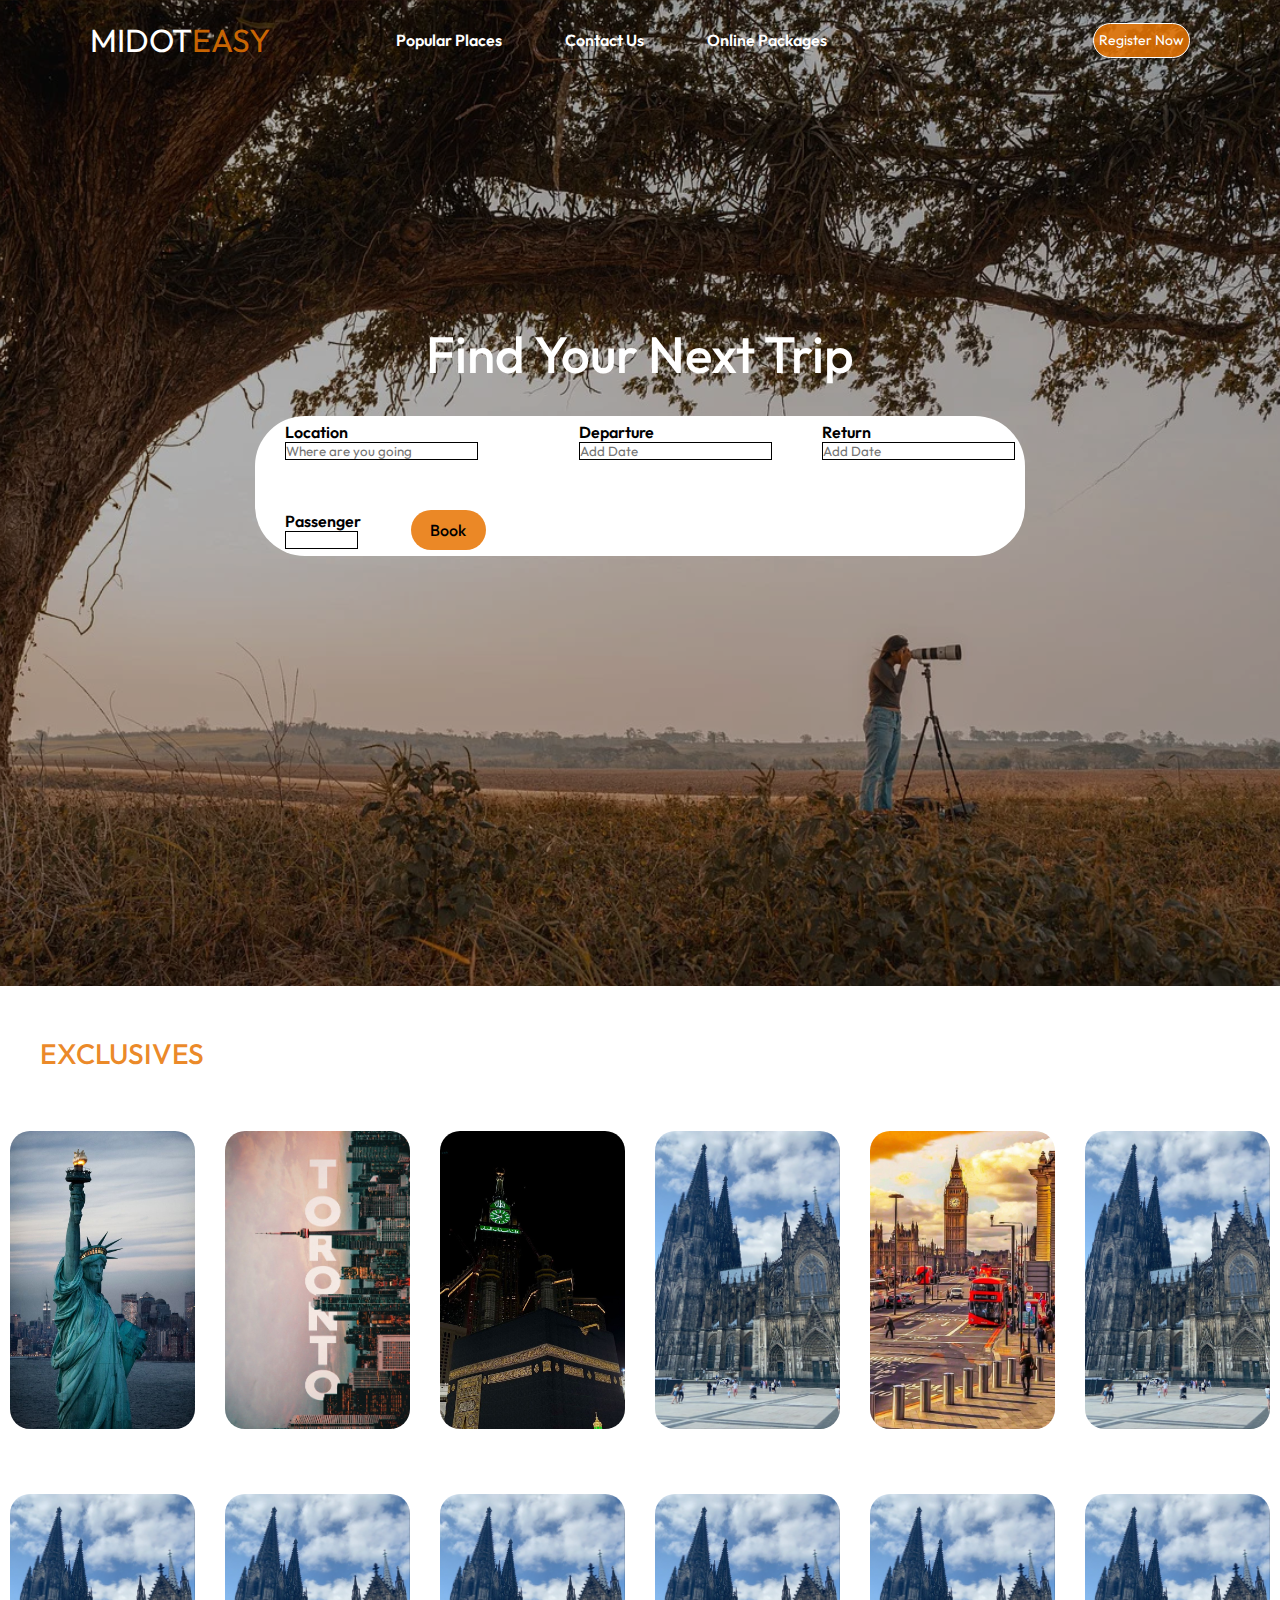
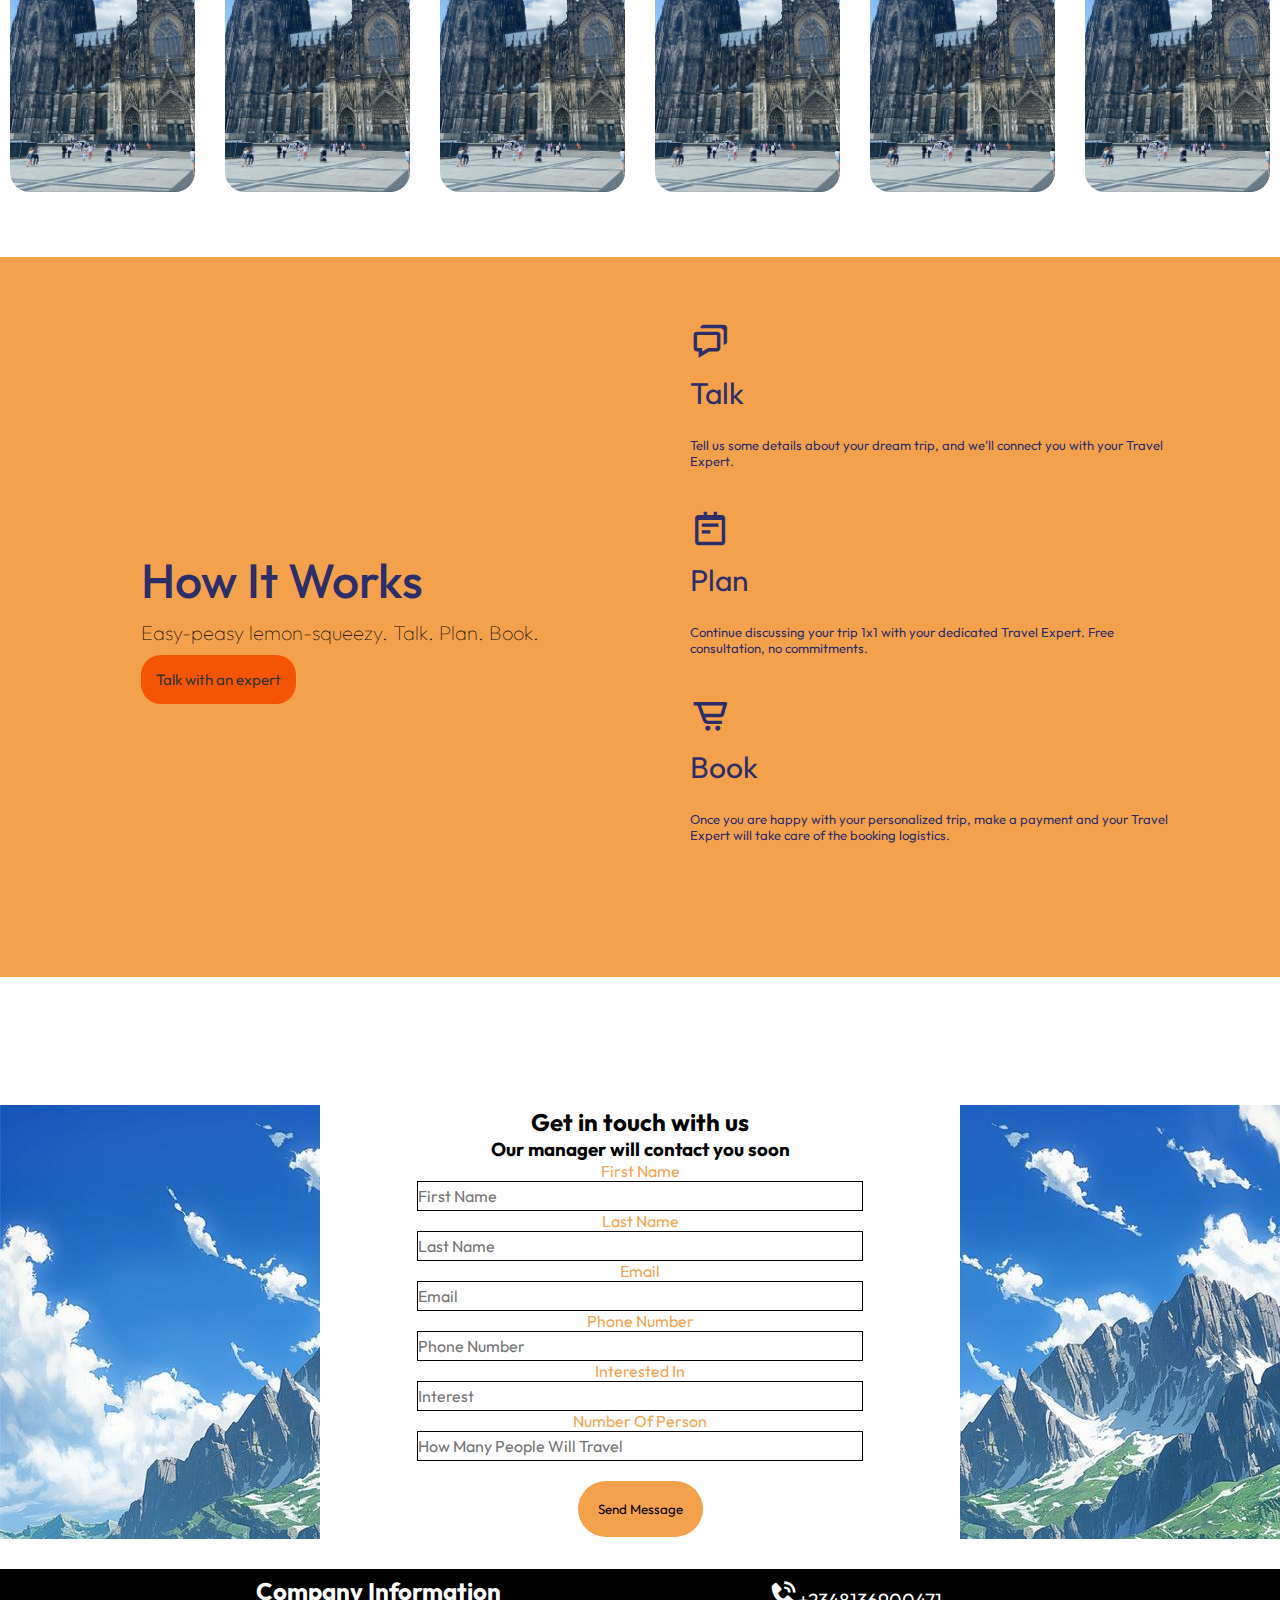
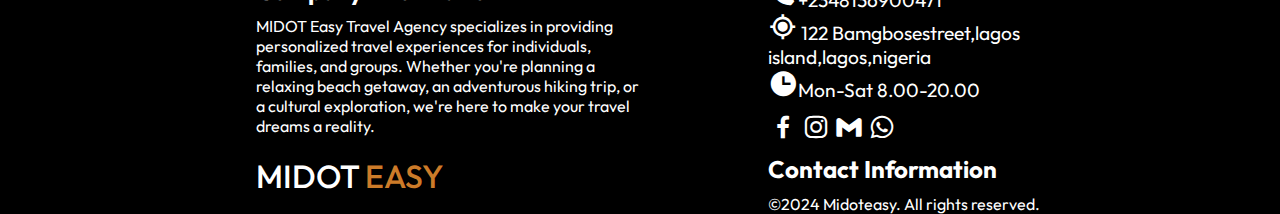
==== commit 6487495d: "newcss" ====
--- a/index.html
+++ b/index.html
@@ -10,10 +10,10 @@
 <body>
     <div class="header">
         <nav>
-            <a href="#" class="logo">Midot<span>Easy</span></a>
+            <a href="#home" class="logo">Midot<span>Easy</span></a>
             <ul class="nav-link">
                 <li><a href="#popularplaces">Popular Places</a></li>
-                <li><a href="contact.html">Contact Us</a></li>
+                <li><a href="#contactus">Contact Us</a></li>
                 <li><a href="#">Online Packages</a></li>
             </ul>
             <a href="#" class="register-btn" id="btnLogin-popup">Register Now</a>
@@ -256,6 +256,39 @@
         <button type="submit">Send Message</button>
        </div>
     </div>
+  <footer>
+    <div class="footer-left">
+        <h2>Company Information</h2>
+        <p>MIDOT Easy Travel Agency specializes in providing personalized travel experiences for individuals, families, and groups. Whether you're planning a relaxing beach getaway, an adventurous hiking trip, or a cultural exploration, we're here to make your travel dreams a reality.</p>
+    </p>
+        <h1>MIDOT <span><a href="" id="home">EASY</span></h1>
+    </div>
+  
+    <div class="footer-middle" id="contactus">
+        <ul>
+            
+            <li><i class='bx bxs-phone-call' ></i><a href="tel:+2348136900471">+2348136900471</a></li>
+            <li><i class='bx bx-current-location' ></i>
+                <a href="https://www.google.com/maps/place/122 Bamgbosestreet,lagosisland,lagos,nigeria">122 Bamgbosestreet,lagos island,lagos,nigeria</a></li>
+                <li><i class='bx bxs-time' ></i><a href="#">Mon-Sat 8.00-20.00</a></li>
+        </ul>
+        <div class="social">
+            <a href="https://www.facebook.com/agbede.toyin.5?mibextid=LQQJ4d
+            https://www.facebook.com/agbede.toyin.5?mibextid=LQQJ4d"><i class='bx bxl-facebook'></i></a>
+            <a href="https://www.instagram.com/midot_easy?igsh=MWVjYnduNzQ4NnAxdg==
+            https://www.instagram.com/midot_easy?igsh=MWVjYnduNzQ4NnAxdg=="><i class='bx bxl-instagram'></i></a>
+            <a href="#"><i class='bx bxl-gmail'></i></a>
+            <a href="https://wa.me/c/2348136900471"><i class='bx bxl-whatsapp'></i></a>
+
+        </div>
+        <h2>Contact Information</h2>
+        <p class="copyright">
+            &copy;2024 Midoteasy.
+            All rights reserved.
+        </p>
+    </div>
+   
+  </footer>
     
     <script src="script.js"></script>
 </body>
--- a/style.css
+++ b/style.css
@@ -592,14 +592,18 @@
 }
 .footer-form{
     width: 100%;
-    height: 90vh;
-    background: #f29231db;
+    height: auto;
+    background: url(./formimage.jpeg);
 }
 .footer-form button{
     padding: 20px;
     background-color: #f29231db;
-    margin-bottom: 20px;
+    margin-top: 20px;
     border-radius: 50px;
+}
+.footer-form button:hover{
+    background: white;
+    color: #f29231db;
 }
 .ff-form{
     width: 50%;
@@ -612,10 +616,6 @@
    position: relative;
    left: 25%;
    background: white;
-   gap: 10px;
-   border-top: 1px solid #f29231db;
-   border-bottom: 1px solid #f29231db;
-   top: 10%;
 }
 
 .ff-form-info{
@@ -634,13 +634,79 @@
 .form-input input{
     border: 1px solid;
     width: 70%;
-    height: 50px;
+    height: 30px;
     font-size: 16px;
     text-transform: capitalize;
     text-align: left ;
 }
-
-
+footer{
+    width: 100%;
+    height: auto;
+    background:black;
+    margin-top: 30px;
+    display: flex;
+    align-items: center;
+    justify-content: center;
+    gap: 10%;
+}
+.footer-left{
+    width: 30%;
+    display: flex;
+    flex-direction: column;
+    gap: 10px;
+    position: relative;
+    left: 10%;
+    color: white;
+}
+.footer-left h2{
+    color:white;
+}
+.footer-left h1{
+    color: white;
+    font-weight: 500;
+}
+.footer-left a{
+    color: #f29231db;
+    text-decoration: none;
+    font-weight: 500;
+
+}
+.footer-middle{
+    width: 30%;
+    display: flex;
+    flex-direction: column;
+    gap: 10px;
+}
+.footer-middle h2{
+    color: white;
+ 
+    
+}
+.footer-middle ul li i{
+    font-size: 30px;
+    color: white;
+   
+}
+.footer-middle ul li a{
+    text-decoration: none;
+    color: white;
+    font-size: 1.2rem;
+}
+.footer-middle ul li{
+    list-style: none;
+    text-decoration: none;
+}
+.social i{
+    font-size: 30px;
+    color: white;
+transition: 0.3s ease;
+}
+.social i:hover{
+    color: #f29231db;
+}
+.copyright{
+    color: white;
+}
 
 
 
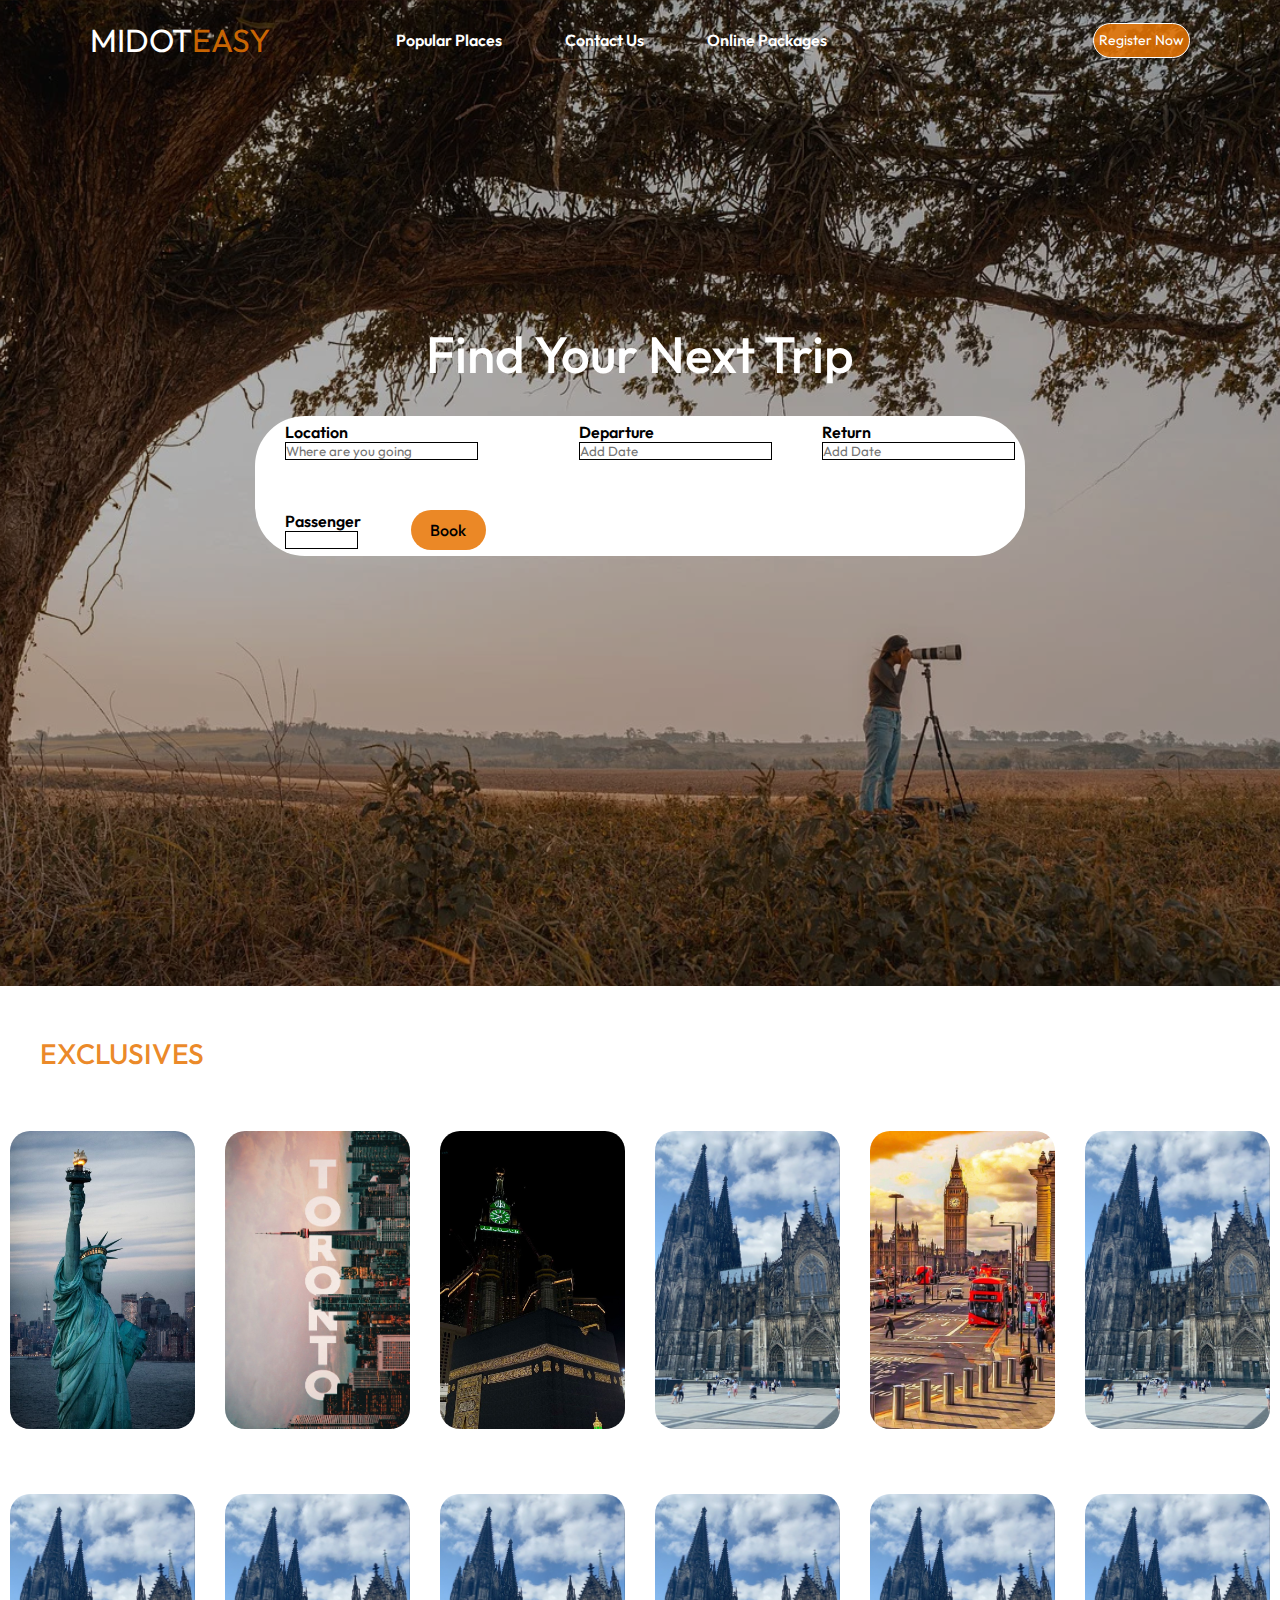
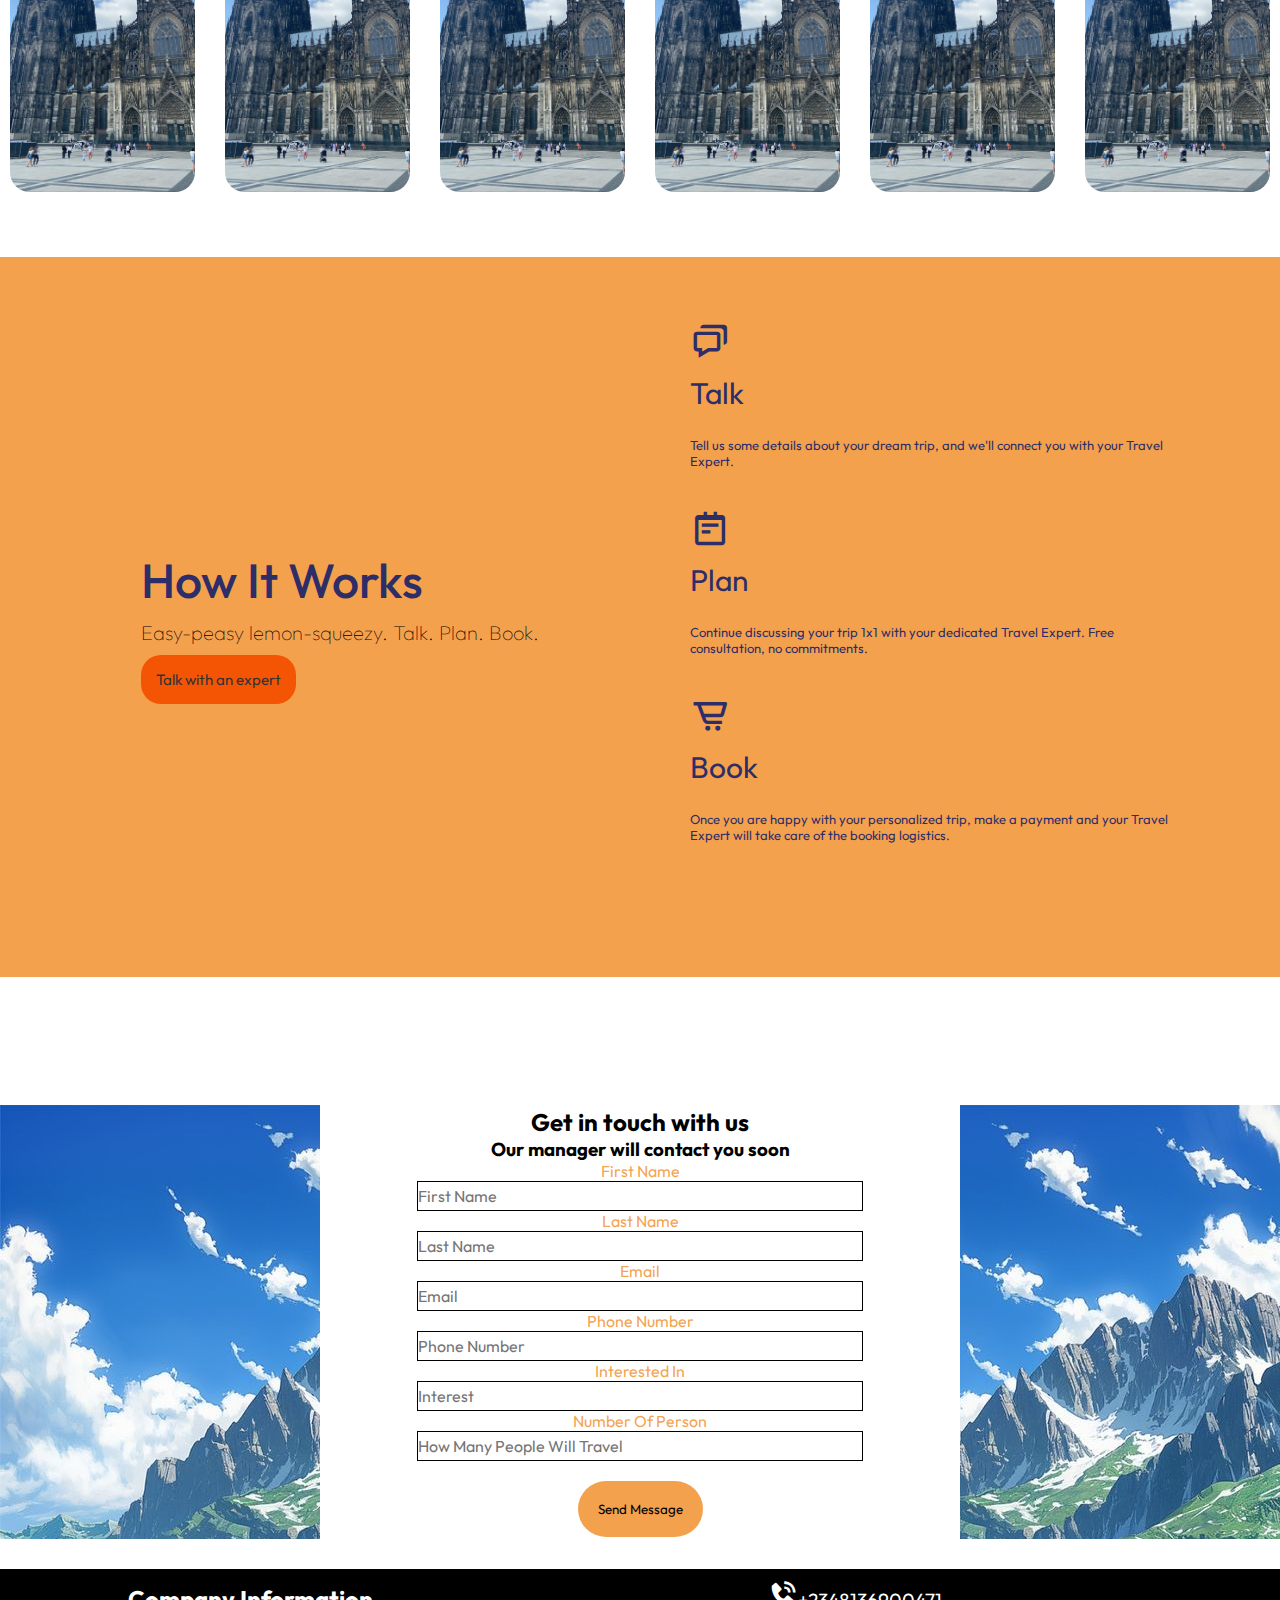
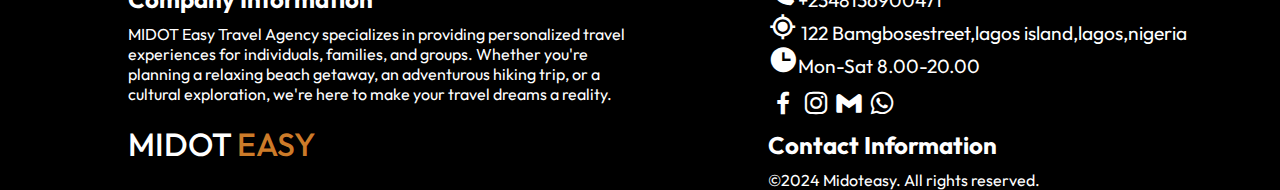
==== commit 10918535: "update" ====
--- a/index.html
+++ b/index.html
@@ -14,7 +14,7 @@
             <ul class="nav-link">
                 <li><a href="#popularplaces">Popular Places</a></li>
                 <li><a href="#contactus">Contact Us</a></li>
-                <li><a href="#">Online Packages</a></li>
+                <li><a href="#onlinepackages">Online Packages</a></li>
             </ul>
             <a href="#" class="register-btn" id="btnLogin-popup">Register Now</a>
         </nav>
@@ -220,7 +220,7 @@
            <div class="hiw-left">
             <h2>How It Works</h2>
             <p>Easy-peasy lemon-squeezy. Talk. Plan. Book.</p>
-            <button type="button"><a href="./contact.html">Talk with an expert</a></button>
+            <button type="button"><a href="tel:+2348136900471">Talk with an expert</a></button>
            </div>
 
             <div class="hiw-list">
@@ -233,7 +233,7 @@
         </div>
     </div>
 
-    <div class="footer-form">
+    <div class="footer-form" id="onlinepackages">
        <div class="ff-form">
         <div class="ff-form-info">
             <h2>Get in touch with us</h2>
--- a/style.css
+++ b/style.css
@@ -650,7 +650,7 @@
     gap: 10%;
 }
 .footer-left{
-    width: 30%;
+   width: 100%;
     display: flex;
     flex-direction: column;
     gap: 10px;
@@ -672,7 +672,7 @@
 
 }
 .footer-middle{
-    width: 30%;
+   width: 100%;
     display: flex;
     flex-direction: column;
     gap: 10px;
@@ -713,7 +713,10 @@
 
 /* MEDIA QUERY */
 @media(max-width:430px) {
-
+    .footer-form{
+        background: url(./IMG_7691.WEBP);
+        
+    }
     /* nav part */
     nav {
         display: flex;
